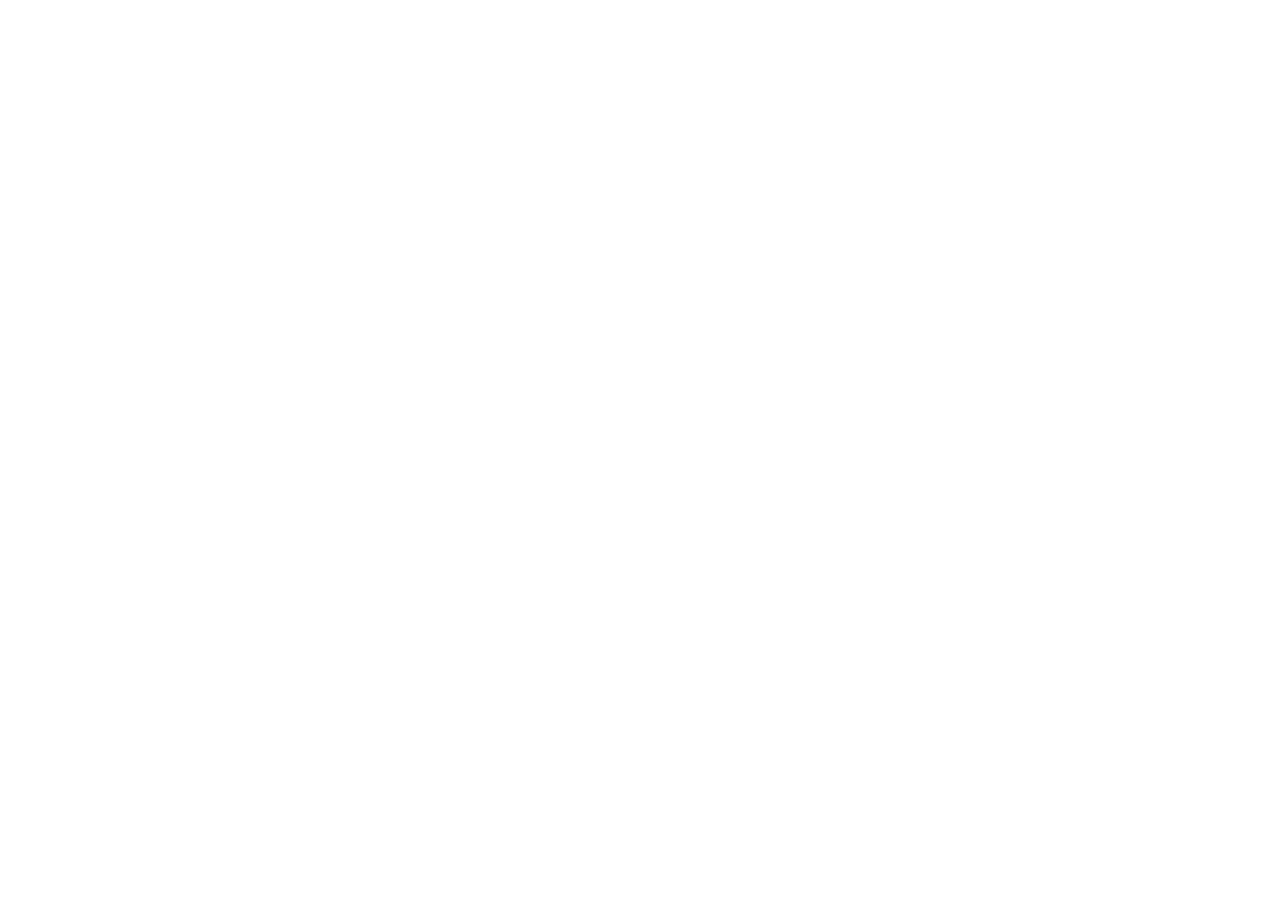
==== index.html @ 92a2ed3f "大事件后台管理系统起步" ====
<!DOCTYPE html>
<html lang="en">
<head>
    <meta charset="UTF-8">
    <meta name="viewport" content="width=device-width, initial-scale=1.0">
    <title>Document</title>
</head>
<body>
    
</body>
</html>
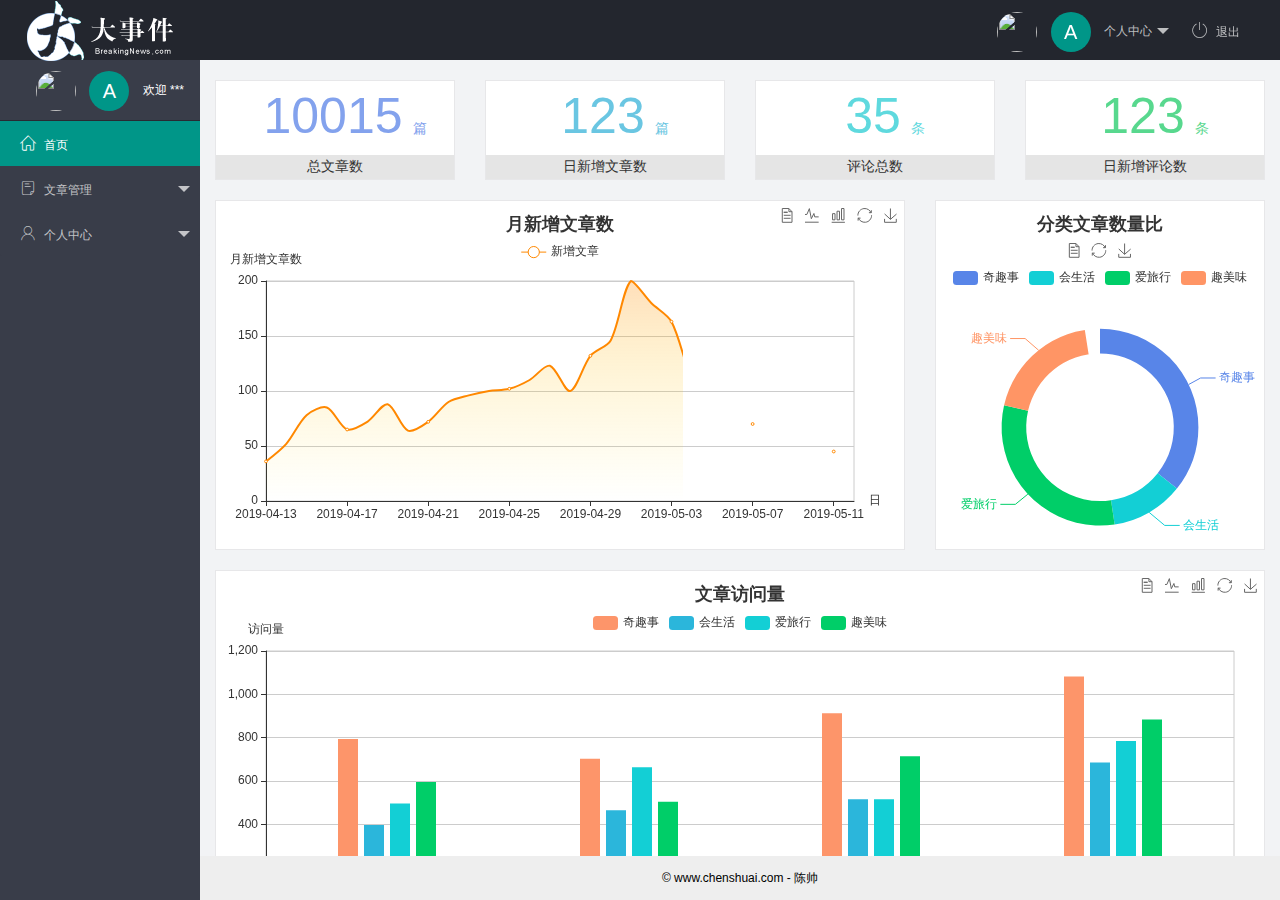
==== commit fb85bf8d: "完成了主页功能" ====
--- a/index.html
+++ b/index.html
@@ -3,9 +3,101 @@
 <head>
     <meta charset="UTF-8">
     <meta name="viewport" content="width=device-width, initial-scale=1.0">
-    <title>Document</title>
+    <title>后台管理系统</title>
+        <!-- 导入 layui 的样式表 -->
+        <link rel="stylesheet" href="/assets/lib/layui/css/layui.css" />
+        <!-- 导入第三方图标库 -->
+        <link rel="stylesheet" href="/assets/fonts/iconfont.css" />
+        <!-- 导入自己的样式表 -->
+        <link rel="stylesheet" href="/assets/css/index.css" />
 </head>
-<body>
-    
-</body>
+<body class="layui-layout-body">
+    <div class="layui-layout layui-layout-admin">
+      <div class="layui-header">
+        <div class="layui-logo">
+          <img src="/assets/images/logo.png" alt="" />
+        </div>
+        <!-- 头部区域（可配合layui已有的水平导航） -->
+        <ul class="layui-nav layui-layout-right">
+          <li class="layui-nav-item">
+            <a href="javascript:;" class="userinfo">
+              <img src="http://t.cn/RCzsdCq" class="layui-nav-img" />
+              <span class="text-avatar">A</span>
+              个人中心
+            </a>
+            <dl class="layui-nav-child">
+              <dd><a href="/user/user_info.html" target="fm">基本资料</a></dd>
+              <dd><a href="/user/user_avatar.html" target="fm">更换头像</a></dd>
+              <dd><a href="/user/user_pwd.html" target="fm">重置密码</a></dd>
+            </dl>
+          </li>
+          <li class="layui-nav-item">
+            <a href="javascript:;" id="btnLogout"><span class="iconfont icon-tuichu"></span>退出</a>
+          </li>
+        </ul>
+      </div>
+
+      <div class="layui-side layui-bg-black">
+        <div class="layui-side-scroll">
+          <div class="userinfo">
+            <img src="http://t.cn/RCzsdCq" class="layui-nav-img" />
+            <span class="text-avatar">A</span>
+            <span id="welcome">欢迎 ***</span>
+          </div>
+          <!-- 左侧导航区域（可配合layui已有的垂直导航） -->
+          <ul class="layui-nav layui-nav-tree" lay-shrink="all">
+            <li class="layui-nav-item layui-this">
+              <a href="/home/dashboard.html" target="fm"><span class="iconfont icon-home"></span>首页</a>
+            </li>
+            <li class="layui-nav-item">
+              <a class="" href="javascript:;"><span class="iconfont icon-16"></span>文章管理</a>
+              <dl class="layui-nav-child">
+                <dd>
+                  <a href="/article/art_cate.html" target="fm"><i class="layui-icon layui-icon-app"></i>文章类别</a>
+                </dd>
+                <dd>
+                  <a href="javascript:;"><i class="layui-icon layui-icon-app"></i>文章列表</a>
+                </dd>
+                <dd>
+                  <a href="javascript:;"><i class="layui-icon layui-icon-app"></i>发布文章</a>
+                </dd>
+              </dl>
+            </li>
+            <li class="layui-nav-item">
+              <a href="javascript:;"><span class="iconfont icon-user"></span>个人中心</a>
+              <dl class="layui-nav-child">
+                <dd>
+                  <a href="/user/user_info.html" target="fm"><i class="layui-icon layui-icon-app"></i>基本资料</a>
+                </dd>
+                <dd>
+                  <a href="/user/user_avatar.html" target="fm"><i class="layui-icon layui-icon-app"></i>更换头像</a>
+                </dd>
+                <dd>
+                  <a href="/user/user_pwd.html" target="fm"><i class="layui-icon layui-icon-app"></i>重置密码</a>
+                </dd>
+              </dl>
+            </li>
+          </ul>
+        </div>
+      </div>
+
+      <div class="layui-body">
+        <!-- 内容主体区域 -->
+        <iframe name="fm" src="/home/dashboard.html" frameborder="0"></iframe>
+      </div>
+
+      <div class="layui-footer">
+        <!-- 底部固定区域 -->
+        © www.chenshuai.com - 陈帅
+      </div>
+    </div>
+    <!-- 导入 layui 的JS文件 -->
+    <script src="/assets/lib/layui/layui.all.js"></script>
+    <!-- 导入 jQuery -->
+    <script src="/assets/lib/jquery.js"></script>
+    <!-- 导入自己封装的 baseAPI -->
+    <script src="/assets/js/baseAPI.js"></script>
+    <!-- 导入自己的 js 文件 -->
+    <script src="/assets/js/index.js"></script>
+  </body>
 </html>--- a/assets/lib/layui/css/layui.css
+++ b/assets/lib/layui/css/layui.css
@@ -0,0 +1,2 @@
+/** layui-v2.5.5 MIT License By https://www.layui.com */
+ .layui-inline,img{display:inline-block;vertical-align:middle}h1,h2,h3,h4,h5,h6{font-weight:400}.layui-edge,.layui-header,.layui-inline,.layui-main{position:relative}.layui-body,.layui-edge,.layui-elip{overflow:hidden}.layui-btn,.layui-edge,.layui-inline,img{vertical-align:middle}.layui-btn,.layui-disabled,.layui-icon,.layui-unselect{-moz-user-select:none;-webkit-user-select:none;-ms-user-select:none}.layui-elip,.layui-form-checkbox span,.layui-form-pane .layui-form-label{text-overflow:ellipsis;white-space:nowrap}.layui-breadcrumb,.layui-tree-btnGroup{visibility:hidden}blockquote,body,button,dd,div,dl,dt,form,h1,h2,h3,h4,h5,h6,input,li,ol,p,pre,td,textarea,th,ul{margin:0;padding:0;-webkit-tap-highlight-color:rgba(0,0,0,0)}a:active,a:hover{outline:0}img{border:none}li{list-style:none}table{border-collapse:collapse;border-spacing:0}h4,h5,h6{font-size:100%}button,input,optgroup,option,select,textarea{font-family:inherit;font-size:inherit;font-style:inherit;font-weight:inherit;outline:0}pre{white-space:pre-wrap;white-space:-moz-pre-wrap;white-space:-pre-wrap;white-space:-o-pre-wrap;word-wrap:break-word}body{line-height:24px;font:14px Helvetica Neue,Helvetica,PingFang SC,Tahoma,Arial,sans-serif}hr{height:1px;margin:10px 0;border:0;clear:both}a{color:#333;text-decoration:none}a:hover{color:#777}a cite{font-style:normal;*cursor:pointer}.layui-border-box,.layui-border-box *{box-sizing:border-box}.layui-box,.layui-box *{box-sizing:content-box}.layui-clear{clear:both;*zoom:1}.layui-clear:after{content:'\20';clear:both;*zoom:1;display:block;height:0}.layui-inline{*display:inline;*zoom:1}.layui-edge{display:inline-block;width:0;height:0;border-width:6px;border-style:dashed;border-color:transparent}.layui-edge-top{top:-4px;border-bottom-color:#999;border-bottom-style:solid}.layui-edge-right{border-left-color:#999;border-left-style:solid}.layui-edge-bottom{top:2px;border-top-color:#999;border-top-style:solid}.layui-edge-left{border-right-color:#999;border-right-style:solid}.layui-disabled,.layui-disabled:hover{color:#d2d2d2!important;cursor:not-allowed!important}.layui-circle{border-radius:100%}.layui-show{display:block!important}.layui-hide{display:none!important}@font-face{font-family:layui-icon;src:url(../font/iconfont.eot?v=250);src:url(../font/iconfont.eot?v=250#iefix) format('embedded-opentype'),url(../font/iconfont.woff2?v=250) format('woff2'),url(../font/iconfont.woff?v=250) format('woff'),url(../font/iconfont.ttf?v=250) format('truetype'),url(../font/iconfont.svg?v=250#layui-icon) format('svg')}.layui-icon{font-family:layui-icon!important;font-size:16px;font-style:normal;-webkit-font-smoothing:antialiased;-moz-osx-font-smoothing:grayscale}.layui-icon-reply-fill:before{content:"\e611"}.layui-icon-set-fill:before{content:"\e614"}.layui-icon-menu-fill:before{content:"\e60f"}.layui-icon-search:before{content:"\e615"}.layui-icon-share:before{content:"\e641"}.layui-icon-set-sm:before{content:"\e620"}.layui-icon-engine:before{content:"\e628"}.layui-icon-close:before{content:"\1006"}.layui-icon-close-fill:before{content:"\1007"}.layui-icon-chart-screen:before{content:"\e629"}.layui-icon-star:before{content:"\e600"}.layui-icon-circle-dot:before{content:"\e617"}.layui-icon-chat:before{content:"\e606"}.layui-icon-release:before{content:"\e609"}.layui-icon-list:before{content:"\e60a"}.layui-icon-chart:before{content:"\e62c"}.layui-icon-ok-circle:before{content:"\1005"}.layui-icon-layim-theme:before{content:"\e61b"}.layui-icon-table:before{content:"\e62d"}.layui-icon-right:before{content:"\e602"}.layui-icon-left:before{content:"\e603"}.layui-icon-cart-simple:before{content:"\e698"}.layui-icon-face-cry:before{content:"\e69c"}.layui-icon-face-smile:before{content:"\e6af"}.layui-icon-survey:before{content:"\e6b2"}.layui-icon-tree:before{content:"\e62e"}.layui-icon-upload-circle:before{content:"\e62f"}.layui-icon-add-circle:before{content:"\e61f"}.layui-icon-download-circle:before{content:"\e601"}.layui-icon-templeate-1:before{content:"\e630"}.layui-icon-util:before{content:"\e631"}.layui-icon-face-surprised:before{content:"\e664"}.layui-icon-edit:before{content:"\e642"}.layui-icon-speaker:before{content:"\e645"}.layui-icon-down:before{content:"\e61a"}.layui-icon-file:before{content:"\e621"}.layui-icon-layouts:before{content:"\e632"}.layui-icon-rate-half:before{content:"\e6c9"}.layui-icon-add-circle-fine:before{content:"\e608"}.layui-icon-prev-circle:before{content:"\e633"}.layui-icon-read:before{content:"\e705"}.layui-icon-404:before{content:"\e61c"}.layui-icon-carousel:before{content:"\e634"}.layui-icon-help:before{content:"\e607"}.layui-icon-code-circle:before{content:"\e635"}.layui-icon-water:before{content:"\e636"}.layui-icon-username:before{content:"\e66f"}.layui-icon-find-fill:before{content:"\e670"}.layui-icon-about:before{content:"\e60b"}.layui-icon-location:before{content:"\e715"}.layui-icon-up:before{content:"\e619"}.layui-icon-pause:before{content:"\e651"}.layui-icon-date:before{content:"\e637"}.layui-icon-layim-uploadfile:before{content:"\e61d"}.layui-icon-delete:before{content:"\e640"}.layui-icon-play:before{content:"\e652"}.layui-icon-top:before{content:"\e604"}.layui-icon-friends:before{content:"\e612"}.layui-icon-refresh-3:before{content:"\e9aa"}.layui-icon-ok:before{content:"\e605"}.layui-icon-layer:before{content:"\e638"}.layui-icon-face-smile-fine:before{content:"\e60c"}.layui-icon-dollar:before{content:"\e659"}.layui-icon-group:before{content:"\e613"}.layui-icon-layim-download:before{content:"\e61e"}.layui-icon-picture-fine:before{content:"\e60d"}.layui-icon-link:before{content:"\e64c"}.layui-icon-diamond:before{content:"\e735"}.layui-icon-log:before{content:"\e60e"}.layui-icon-rate-solid:before{content:"\e67a"}.layui-icon-fonts-del:before{content:"\e64f"}.layui-icon-unlink:before{content:"\e64d"}.layui-icon-fonts-clear:before{content:"\e639"}.layui-icon-triangle-r:before{content:"\e623"}.layui-icon-circle:before{content:"\e63f"}.layui-icon-radio:before{content:"\e643"}.layui-icon-align-center:before{content:"\e647"}.layui-icon-align-right:before{content:"\e648"}.layui-icon-align-left:before{content:"\e649"}.layui-icon-loading-1:before{content:"\e63e"}.layui-icon-return:before{content:"\e65c"}.layui-icon-fonts-strong:before{content:"\e62b"}.layui-icon-upload:before{content:"\e67c"}.layui-icon-dialogue:before{content:"\e63a"}.layui-icon-video:before{content:"\e6ed"}.layui-icon-headset:before{content:"\e6fc"}.layui-icon-cellphone-fine:before{content:"\e63b"}.layui-icon-add-1:before{content:"\e654"}.layui-icon-face-smile-b:before{content:"\e650"}.layui-icon-fonts-html:before{content:"\e64b"}.layui-icon-form:before{content:"\e63c"}.layui-icon-cart:before{content:"\e657"}.layui-icon-camera-fill:before{content:"\e65d"}.layui-icon-tabs:before{content:"\e62a"}.layui-icon-fonts-code:before{content:"\e64e"}.layui-icon-fire:before{content:"\e756"}.layui-icon-set:before{content:"\e716"}.layui-icon-fonts-u:before{content:"\e646"}.layui-icon-triangle-d:before{content:"\e625"}.layui-icon-tips:before{content:"\e702"}.layui-icon-picture:before{content:"\e64a"}.layui-icon-more-vertical:before{content:"\e671"}.layui-icon-flag:before{content:"\e66c"}.layui-icon-loading:before{content:"\e63d"}.layui-icon-fonts-i:before{content:"\e644"}.layui-icon-refresh-1:before{content:"\e666"}.layui-icon-rmb:before{content:"\e65e"}.layui-icon-home:before{content:"\e68e"}.layui-icon-user:before{content:"\e770"}.layui-icon-notice:before{content:"\e667"}.layui-icon-login-weibo:before{content:"\e675"}.layui-icon-voice:before{content:"\e688"}.layui-icon-upload-drag:before{content:"\e681"}.layui-icon-login-qq:before{content:"\e676"}.layui-icon-snowflake:before{content:"\e6b1"}.layui-icon-file-b:before{content:"\e655"}.layui-icon-template:before{content:"\e663"}.layui-icon-auz:before{content:"\e672"}.layui-icon-console:before{content:"\e665"}.layui-icon-app:before{content:"\e653"}.layui-icon-prev:before{content:"\e65a"}.layui-icon-website:before{content:"\e7ae"}.layui-icon-next:before{content:"\e65b"}.layui-icon-component:before{content:"\e857"}.layui-icon-more:before{content:"\e65f"}.layui-icon-login-wechat:before{content:"\e677"}.layui-icon-shrink-right:before{content:"\e668"}.layui-icon-spread-left:before{content:"\e66b"}.layui-icon-camera:before{content:"\e660"}.layui-icon-note:before{content:"\e66e"}.layui-icon-refresh:before{content:"\e669"}.layui-icon-female:before{content:"\e661"}.layui-icon-male:before{content:"\e662"}.layui-icon-password:before{content:"\e673"}.layui-icon-senior:before{content:"\e674"}.layui-icon-theme:before{content:"\e66a"}.layui-icon-tread:before{content:"\e6c5"}.layui-icon-praise:before{content:"\e6c6"}.layui-icon-star-fill:before{content:"\e658"}.layui-icon-rate:before{content:"\e67b"}.layui-icon-template-1:before{content:"\e656"}.layui-icon-vercode:before{content:"\e679"}.layui-icon-cellphone:before{content:"\e678"}.layui-icon-screen-full:before{content:"\e622"}.layui-icon-screen-restore:before{content:"\e758"}.layui-icon-cols:before{content:"\e610"}.layui-icon-export:before{content:"\e67d"}.layui-icon-print:before{content:"\e66d"}.layui-icon-slider:before{content:"\e714"}.layui-icon-addition:before{content:"\e624"}.layui-icon-subtraction:before{content:"\e67e"}.layui-icon-service:before{content:"\e626"}.layui-icon-transfer:before{content:"\e691"}.layui-main{width:1140px;margin:0 auto}.layui-header{z-index:1000;height:60px}.layui-header a:hover{transition:all .5s;-webkit-transition:all .5s}.layui-side{position:fixed;left:0;top:0;bottom:0;z-index:999;width:200px;overflow-x:hidden}.layui-side-scroll{position:relative;width:220px;height:100%;overflow-x:hidden}.layui-body{position:absolute;left:200px;right:0;top:0;bottom:0;z-index:998;width:auto;overflow-y:auto;box-sizing:border-box}.layui-layout-body{overflow:hidden}.layui-layout-admin .layui-header{background-color:#23262E}.layui-layout-admin .layui-side{top:60px;width:200px;overflow-x:hidden}.layui-layout-admin .layui-body{position:fixed;top:60px;bottom:44px}.layui-layout-admin .layui-main{width:auto;margin:0 15px}.layui-layout-admin .layui-footer{position:fixed;left:200px;right:0;bottom:0;height:44px;line-height:44px;padding:0 15px;background-color:#eee}.layui-layout-admin .layui-logo{position:absolute;left:0;top:0;width:200px;height:100%;line-height:60px;text-align:center;color:#009688;font-size:16px}.layui-layout-admin .layui-header .layui-nav{background:0 0}.layui-layout-left{position:absolute!important;left:200px;top:0}.layui-layout-right{position:absolute!important;right:0;top:0}.layui-container{position:relative;margin:0 auto;padding:0 15px;box-sizing:border-box}.layui-fluid{position:relative;margin:0 auto;padding:0 15px}.layui-row:after,.layui-row:before{content:'';display:block;clear:both}.layui-col-lg1,.layui-col-lg10,.layui-col-lg11,.layui-col-lg12,.layui-col-lg2,.layui-col-lg3,.layui-col-lg4,.layui-col-lg5,.layui-col-lg6,.layui-col-lg7,.layui-col-lg8,.layui-col-lg9,.layui-col-md1,.layui-col-md10,.layui-col-md11,.layui-col-md12,.layui-col-md2,.layui-col-md3,.layui-col-md4,.layui-col-md5,.layui-col-md6,.layui-col-md7,.layui-col-md8,.layui-col-md9,.layui-col-sm1,.layui-col-sm10,.layui-col-sm11,.layui-col-sm12,.layui-col-sm2,.layui-col-sm3,.layui-col-sm4,.layui-col-sm5,.layui-col-sm6,.layui-col-sm7,.layui-col-sm8,.layui-col-sm9,.layui-col-xs1,.layui-col-xs10,.layui-col-xs11,.layui-col-xs12,.layui-col-xs2,.layui-col-xs3,.layui-col-xs4,.layui-col-xs5,.layui-col-xs6,.layui-col-xs7,.layui-col-xs8,.layui-col-xs9{position:relative;display:block;box-sizing:border-box}.layui-col-xs1,.layui-col-xs10,.layui-col-xs11,.layui-col-xs12,.layui-col-xs2,.layui-col-xs3,.layui-col-xs4,.layui-col-xs5,.layui-col-xs6,.layui-col-xs7,.layui-col-xs8,.layui-col-xs9{float:left}.layui-col-xs1{width:8.33333333%}.layui-col-xs2{width:16.66666667%}.layui-col-xs3{width:25%}.layui-col-xs4{width:33.33333333%}.layui-col-xs5{width:41.66666667%}.layui-col-xs6{width:50%}.layui-col-xs7{width:58.33333333%}.layui-col-xs8{width:66.66666667%}.layui-col-xs9{width:75%}.layui-col-xs10{width:83.33333333%}.layui-col-xs11{width:91.66666667%}.layui-col-xs12{width:100%}.layui-col-xs-offset1{margin-left:8.33333333%}.layui-col-xs-offset2{margin-left:16.66666667%}.layui-col-xs-offset3{margin-left:25%}.layui-col-xs-offset4{margin-left:33.33333333%}.layui-col-xs-offset5{margin-left:41.66666667%}.layui-col-xs-offset6{margin-left:50%}.layui-col-xs-offset7{margin-left:58.33333333%}.layui-col-xs-offset8{margin-left:66.66666667%}.layui-col-xs-offset9{margin-left:75%}.layui-col-xs-offset10{margin-left:83.33333333%}.layui-col-xs-offset11{margin-left:91.66666667%}.layui-col-xs-offset12{margin-left:100%}@media screen and (max-width:768px){.layui-hide-xs{display:none!important}.layui-show-xs-block{display:block!important}.layui-show-xs-inline{display:inline!important}.layui-show-xs-inline-block{display:inline-block!important}}@media screen and (min-width:768px){.layui-container{width:750px}.layui-hide-sm{display:none!important}.layui-show-sm-block{display:block!important}.layui-show-sm-inline{display:inline!important}.layui-show-sm-inline-block{display:inline-block!important}.layui-col-sm1,.layui-col-sm10,.layui-col-sm11,.layui-col-sm12,.layui-col-sm2,.layui-col-sm3,.layui-col-sm4,.layui-col-sm5,.layui-col-sm6,.layui-col-sm7,.layui-col-sm8,.layui-col-sm9{float:left}.layui-col-sm1{width:8.33333333%}.layui-col-sm2{width:16.66666667%}.layui-col-sm3{width:25%}.layui-col-sm4{width:33.33333333%}.layui-col-sm5{width:41.66666667%}.layui-col-sm6{width:50%}.layui-col-sm7{width:58.33333333%}.layui-col-sm8{width:66.66666667%}.layui-col-sm9{width:75%}.layui-col-sm10{width:83.33333333%}.layui-col-sm11{width:91.66666667%}.layui-col-sm12{width:100%}.layui-col-sm-offset1{margin-left:8.33333333%}.layui-col-sm-offset2{margin-left:16.66666667%}.layui-col-sm-offset3{margin-left:25%}.layui-col-sm-offset4{margin-left:33.33333333%}.layui-col-sm-offset5{margin-left:41.66666667%}.layui-col-sm-offset6{margin-left:50%}.layui-col-sm-offset7{margin-left:58.33333333%}.layui-col-sm-offset8{margin-left:66.66666667%}.layui-col-sm-offset9{margin-left:75%}.layui-col-sm-offset10{margin-left:83.33333333%}.layui-col-sm-offset11{margin-left:91.66666667%}.layui-col-sm-offset12{margin-left:100%}}@media screen and (min-width:992px){.layui-container{width:970px}.layui-hide-md{display:none!important}.layui-show-md-block{display:block!important}.layui-show-md-inline{display:inline!important}.layui-show-md-inline-block{display:inline-block!important}.layui-col-md1,.layui-col-md10,.layui-col-md11,.layui-col-md12,.layui-col-md2,.layui-col-md3,.layui-col-md4,.layui-col-md5,.layui-col-md6,.layui-col-md7,.layui-col-md8,.layui-col-md9{float:left}.layui-col-md1{width:8.33333333%}.layui-col-md2{width:16.66666667%}.layui-col-md3{width:25%}.layui-col-md4{width:33.33333333%}.layui-col-md5{width:41.66666667%}.layui-col-md6{width:50%}.layui-col-md7{width:58.33333333%}.layui-col-md8{width:66.66666667%}.layui-col-md9{width:75%}.layui-col-md10{width:83.33333333%}.layui-col-md11{width:91.66666667%}.layui-col-md12{width:100%}.layui-col-md-offset1{margin-left:8.33333333%}.layui-col-md-offset2{margin-left:16.66666667%}.layui-col-md-offset3{margin-left:25%}.layui-col-md-offset4{margin-left:33.33333333%}.layui-col-md-offset5{margin-left:41.66666667%}.layui-col-md-offset6{margin-left:50%}.layui-col-md-offset7{margin-left:58.33333333%}.layui-col-md-offset8{margin-left:66.66666667%}.layui-col-md-offset9{margin-left:75%}.layui-col-md-offset10{margin-left:83.33333333%}.layui-col-md-offset11{margin-left:91.66666667%}.layui-col-md-offset12{margin-left:100%}}@media screen and (min-width:1200px){.layui-container{width:1170px}.layui-hide-lg{display:none!important}.layui-show-lg-block{display:block!important}.layui-show-lg-inline{display:inline!important}.layui-show-lg-inline-block{display:inline-block!important}.layui-col-lg1,.layui-col-lg10,.layui-col-lg11,.layui-col-lg12,.layui-col-lg2,.layui-col-lg3,.layui-col-lg4,.layui-col-lg5,.layui-col-lg6,.layui-col-lg7,.layui-col-lg8,.layui-col-lg9{float:left}.layui-col-lg1{width:8.33333333%}.layui-col-lg2{width:16.66666667%}.layui-col-lg3{width:25%}.layui-col-lg4{width:33.33333333%}.layui-col-lg5{width:41.66666667%}.layui-col-lg6{width:50%}.layui-col-lg7{width:58.33333333%}.layui-col-lg8{width:66.66666667%}.layui-col-lg9{width:75%}.layui-col-lg10{width:83.33333333%}.layui-col-lg11{width:91.66666667%}.layui-col-lg12{width:100%}.layui-col-lg-offset1{margin-left:8.33333333%}.layui-col-lg-offset2{margin-left:16.66666667%}.layui-col-lg-offset3{margin-left:25%}.layui-col-lg-offset4{margin-left:33.33333333%}.layui-col-lg-offset5{margin-left:41.66666667%}.layui-col-lg-offset6{margin-left:50%}.layui-col-lg-offset7{margin-left:58.33333333%}.layui-col-lg-offset8{margin-left:66.66666667%}.layui-col-lg-offset9{margin-left:75%}.layui-col-lg-offset10{margin-left:83.33333333%}.layui-col-lg-offset11{margin-left:91.66666667%}.layui-col-lg-offset12{margin-left:100%}}.layui-col-space1{margin:-.5px}.layui-col-space1>*{padding:.5px}.layui-col-space3{margin:-1.5px}.layui-col-space3>*{padding:1.5px}.layui-col-space5{margin:-2.5px}.layui-col-space5>*{padding:2.5px}.layui-col-space8{margin:-3.5px}.layui-col-space8>*{padding:3.5px}.layui-col-space10{margin:-5px}.layui-col-space10>*{padding:5px}.layui-col-space12{margin:-6px}.layui-col-space12>*{padding:6px}.layui-col-space15{margin:-7.5px}.layui-col-space15>*{padding:7.5px}.layui-col-space18{margin:-9px}.layui-col-space18>*{padding:9px}.layui-col-space20{margin:-10px}.layui-col-space20>*{padding:10px}.layui-col-space22{margin:-11px}.layui-col-space22>*{padding:11px}.layui-col-space25{margin:-12.5px}.layui-col-space25>*{padding:12.5px}.layui-col-space30{margin:-15px}.layui-col-space30>*{padding:15px}.layui-btn,.layui-input,.layui-select,.layui-textarea,.layui-upload-button{outline:0;-webkit-appearance:none;transition:all .3s;-webkit-transition:all .3s;box-sizing:border-box}.layui-elem-quote{margin-bottom:10px;padding:15px;line-height:22px;border-left:5px solid #009688;border-radius:0 2px 2px 0;background-color:#f2f2f2}.layui-quote-nm{border-style:solid;border-width:1px 1px 1px 5px;background:0 0}.layui-elem-field{margin-bottom:10px;padding:0;border-width:1px;border-style:solid}.layui-elem-field legend{margin-left:20px;padding:0 10px;font-size:20px;font-weight:300}.layui-field-title{margin:10px 0 20px;border-width:1px 0 0}.layui-field-box{padding:10px 15px}.layui-field-title .layui-field-box{padding:10px 0}.layui-progress{position:relative;height:6px;border-radius:20px;background-color:#e2e2e2}.layui-progress-bar{position:absolute;left:0;top:0;width:0;max-width:100%;height:6px;border-radius:20px;text-align:right;background-color:#5FB878;transition:all .3s;-webkit-transition:all .3s}.layui-progress-big,.layui-progress-big .layui-progress-bar{height:18px;line-height:18px}.layui-progress-text{position:relative;top:-20px;line-height:18px;font-size:12px;color:#666}.layui-progress-big .layui-progress-text{position:static;padding:0 10px;color:#fff}.layui-collapse{border-width:1px;border-style:solid;border-radius:2px}.layui-colla-content,.layui-colla-item{border-top-width:1px;border-top-style:solid}.layui-colla-item:first-child{border-top:none}.layui-colla-title{position:relative;height:42px;line-height:42px;padding:0 15px 0 35px;color:#333;background-color:#f2f2f2;cursor:pointer;font-size:14px;overflow:hidden}.layui-colla-content{display:none;padding:10px 15px;line-height:22px;color:#666}.layui-colla-icon{position:absolute;left:15px;top:0;font-size:14px}.layui-card{margin-bottom:15px;border-radius:2px;background-color:#fff;box-shadow:0 1px 2px 0 rgba(0,0,0,.05)}.layui-card:last-child{margin-bottom:0}.layui-card-header{position:relative;height:42px;line-height:42px;padding:0 15px;border-bottom:1px solid #f6f6f6;color:#333;border-radius:2px 2px 0 0;font-size:14px}.layui-bg-black,.layui-bg-blue,.layui-bg-cyan,.layui-bg-green,.layui-bg-orange,.layui-bg-red{color:#fff!important}.layui-card-body{position:relative;padding:10px 15px;line-height:24px}.layui-card-body[pad15]{padding:15px}.layui-card-body[pad20]{padding:20px}.layui-card-body .layui-table{margin:5px 0}.layui-card .layui-tab{margin:0}.layui-panel-window{position:relative;padding:15px;border-radius:0;border-top:5px solid #E6E6E6;background-color:#fff}.layui-auxiliar-moving{position:fixed;left:0;right:0;top:0;bottom:0;width:100%;height:100%;background:0 0;z-index:9999999999}.layui-form-label,.layui-form-mid,.layui-form-select,.layui-input-block,.layui-input-inline,.layui-textarea{position:relative}.layui-bg-red{background-color:#FF5722!important}.layui-bg-orange{background-color:#FFB800!important}.layui-bg-green{background-color:#009688!important}.layui-bg-cyan{background-color:#2F4056!important}.layui-bg-blue{background-color:#1E9FFF!important}.layui-bg-black{background-color:#393D49!important}.layui-bg-gray{background-color:#eee!important;color:#666!important}.layui-badge-rim,.layui-colla-content,.layui-colla-item,.layui-collapse,.layui-elem-field,.layui-form-pane .layui-form-item[pane],.layui-form-pane .layui-form-label,.layui-input,.layui-layedit,.layui-layedit-tool,.layui-quote-nm,.layui-select,.layui-tab-bar,.layui-tab-card,.layui-tab-title,.layui-tab-title .layui-this:after,.layui-textarea{border-color:#e6e6e6}.layui-timeline-item:before,hr{background-color:#e6e6e6}.layui-text{line-height:22px;font-size:14px;color:#666}.layui-text h1,.layui-text h2,.layui-text h3{font-weight:500;color:#333}.layui-text h1{font-size:30px}.layui-text h2{font-size:24px}.layui-text h3{font-size:18px}.layui-text a:not(.layui-btn){color:#01AAED}.layui-text a:not(.layui-btn):hover{text-decoration:underline}.layui-text ul{padding:5px 0 5px 15px}.layui-text ul li{margin-top:5px;list-style-type:disc}.layui-text em,.layui-word-aux{color:#999!important;padding:0 5px!important}.layui-btn{display:inline-block;height:38px;line-height:38px;padding:0 18px;background-color:#009688;color:#fff;white-space:nowrap;text-align:center;font-size:14px;border:none;border-radius:2px;cursor:pointer}.layui-btn:hover{opacity:.8;filter:alpha(opacity=80);color:#fff}.layui-btn:active{opacity:1;filter:alpha(opacity=100)}.layui-btn+.layui-btn{margin-left:10px}.layui-btn-container{font-size:0}.layui-btn-container .layui-btn{margin-right:10px;margin-bottom:10px}.layui-btn-container .layui-btn+.layui-btn{margin-left:0}.layui-table .layui-btn-container .layui-btn{margin-bottom:9px}.layui-btn-radius{border-radius:100px}.layui-btn .layui-icon{margin-right:3px;font-size:18px;vertical-align:bottom;vertical-align:middle\9}.layui-btn-primary{border:1px solid #C9C9C9;background-color:#fff;color:#555}.layui-btn-primary:hover{border-color:#009688;color:#333}.layui-btn-normal{background-color:#1E9FFF}.layui-btn-warm{background-color:#FFB800}.layui-btn-danger{background-color:#FF5722}.layui-btn-checked{background-color:#5FB878}.layui-btn-disabled,.layui-btn-disabled:active,.layui-btn-disabled:hover{border:1px solid #e6e6e6;background-color:#FBFBFB;color:#C9C9C9;cursor:not-allowed;opacity:1}.layui-btn-lg{height:44px;line-height:44px;padding:0 25px;font-size:16px}.layui-btn-sm{height:30px;line-height:30px;padding:0 10px;font-size:12px}.layui-btn-sm i{font-size:16px!important}.layui-btn-xs{height:22px;line-height:22px;padding:0 5px;font-size:12px}.layui-btn-xs i{font-size:14px!important}.layui-btn-group{display:inline-block;vertical-align:middle;font-size:0}.layui-btn-group .layui-btn{margin-left:0!important;margin-right:0!important;border-left:1px solid rgba(255,255,255,.5);border-radius:0}.layui-btn-group .layui-btn-primary{border-left:none}.layui-btn-group .layui-btn-primary:hover{border-color:#C9C9C9;color:#009688}.layui-btn-group .layui-btn:first-child{border-left:none;border-radius:2px 0 0 2px}.layui-btn-group .layui-btn-primary:first-child{border-left:1px solid #c9c9c9}.layui-btn-group .layui-btn:last-child{border-radius:0 2px 2px 0}.layui-btn-group .layui-btn+.layui-btn{margin-left:0}.layui-btn-group+.layui-btn-group{margin-left:10px}.layui-btn-fluid{width:100%}.layui-input,.layui-select,.layui-textarea{height:38px;line-height:1.3;line-height:38px\9;border-width:1px;border-style:solid;background-color:#fff;border-radius:2px}.layui-input::-webkit-input-placeholder,.layui-select::-webkit-input-placeholder,.layui-textarea::-webkit-input-placeholder{line-height:1.3}.layui-input,.layui-textarea{display:block;width:100%;padding-left:10px}.layui-input:hover,.layui-textarea:hover{border-color:#D2D2D2!important}.layui-input:focus,.layui-textarea:focus{border-color:#C9C9C9!important}.layui-textarea{min-height:100px;height:auto;line-height:20px;padding:6px 10px;resize:vertical}.layui-select{padding:0 10px}.layui-form input[type=checkbox],.layui-form input[type=radio],.layui-form select{display:none}.layui-form [lay-ignore]{display:initial}.layui-form-item{margin-bottom:15px;clear:both;*zoom:1}.layui-form-item:after{content:'\20';clear:both;*zoom:1;display:block;height:0}.layui-form-label{float:left;display:block;padding:9px 15px;width:80px;font-weight:400;line-height:20px;text-align:right}.layui-form-label-col{display:block;float:none;padding:9px 0;line-height:20px;text-align:left}.layui-form-item .layui-inline{margin-bottom:5px;margin-right:10px}.layui-input-block{margin-left:110px;min-height:36px}.layui-input-inline{display:inline-block;vertical-align:middle}.layui-form-item .layui-input-inline{float:left;width:190px;margin-right:10px}.layui-form-text .layui-input-inline{width:auto}.layui-form-mid{float:left;display:block;padding:9px 0!important;line-height:20px;margin-right:10px}.layui-form-danger+.layui-form-select .layui-input,.layui-form-danger:focus{border-color:#FF5722!important}.layui-form-select .layui-input{padding-right:30px;cursor:pointer}.layui-form-select .layui-edge{position:absolute;right:10px;top:50%;margin-top:-3px;cursor:pointer;border-width:6px;border-top-color:#c2c2c2;border-top-style:solid;transition:all .3s;-webkit-transition:all .3s}.layui-form-select dl{display:none;position:absolute;left:0;top:42px;padding:5px 0;z-index:899;min-width:100%;border:1px solid #d2d2d2;max-height:300px;overflow-y:auto;background-color:#fff;border-radius:2px;box-shadow:0 2px 4px rgba(0,0,0,.12);box-sizing:border-box}.layui-form-select dl dd,.layui-form-select dl dt{padding:0 10px;line-height:36px;white-space:nowrap;overflow:hidden;text-overflow:ellipsis}.layui-form-select dl dt{font-size:12px;color:#999}.layui-form-select dl dd{cursor:pointer}.layui-form-select dl dd:hover{background-color:#f2f2f2;-webkit-transition:.5s all;transition:.5s all}.layui-form-select .layui-select-group dd{padding-left:20px}.layui-form-select dl dd.layui-select-tips{padding-left:10px!important;color:#999}.layui-form-select dl dd.layui-this{background-color:#5FB878;color:#fff}.layui-form-checkbox,.layui-form-select dl dd.layui-disabled{background-color:#fff}.layui-form-selected dl{display:block}.layui-form-checkbox,.layui-form-checkbox *,.layui-form-switch{display:inline-block;vertical-align:middle}.layui-form-selected .layui-edge{margin-top:-9px;-webkit-transform:rotate(180deg);transform:rotate(180deg);margin-top:-3px\9}:root .layui-form-selected .layui-edge{margin-top:-9px\0/IE9}.layui-form-selectup dl{top:auto;bottom:42px}.layui-select-none{margin:5px 0;text-align:center;color:#999}.layui-select-disabled .layui-disabled{border-color:#eee!important}.layui-select-disabled .layui-edge{border-top-color:#d2d2d2}.layui-form-checkbox{position:relative;height:30px;line-height:30px;margin-right:10px;padding-right:30px;cursor:pointer;font-size:0;-webkit-transition:.1s linear;transition:.1s linear;box-sizing:border-box}.layui-form-checkbox span{padding:0 10px;height:100%;font-size:14px;border-radius:2px 0 0 2px;background-color:#d2d2d2;color:#fff;overflow:hidden}.layui-form-checkbox:hover span{background-color:#c2c2c2}.layui-form-checkbox i{position:absolute;right:0;top:0;width:30px;height:28px;border:1px solid #d2d2d2;border-left:none;border-radius:0 2px 2px 0;color:#fff;font-size:20px;text-align:center}.layui-form-checkbox:hover i{border-color:#c2c2c2;color:#c2c2c2}.layui-form-checked,.layui-form-checked:hover{border-color:#5FB878}.layui-form-checked span,.layui-form-checked:hover span{background-color:#5FB878}.layui-form-checked i,.layui-form-checked:hover i{color:#5FB878}.layui-form-item .layui-form-checkbox{margin-top:4px}.layui-form-checkbox[lay-skin=primary]{height:auto!important;line-height:normal!important;min-width:18px;min-height:18px;border:none!important;margin-right:0;padding-left:28px;padding-right:0;background:0 0}.layui-form-checkbox[lay-skin=primary] span{padding-left:0;padding-right:15px;line-height:18px;background:0 0;color:#666}.layui-form-checkbox[lay-skin=primary] i{right:auto;left:0;width:16px;height:16px;line-height:16px;border:1px solid #d2d2d2;font-size:12px;border-radius:2px;background-color:#fff;-webkit-transition:.1s linear;transition:.1s linear}.layui-form-checkbox[lay-skin=primary]:hover i{border-color:#5FB878;color:#fff}.layui-form-checked[lay-skin=primary] i{border-color:#5FB878!important;background-color:#5FB878;color:#fff}.layui-checkbox-disbaled[lay-skin=primary] span{background:0 0!important;color:#c2c2c2}.layui-checkbox-disbaled[lay-skin=primary]:hover i{border-color:#d2d2d2}.layui-form-item .layui-form-checkbox[lay-skin=primary]{margin-top:10px}.layui-form-switch{position:relative;height:22px;line-height:22px;min-width:35px;padding:0 5px;margin-top:8px;border:1px solid #d2d2d2;border-radius:20px;cursor:pointer;background-color:#fff;-webkit-transition:.1s linear;transition:.1s linear}.layui-form-switch i{position:absolute;left:5px;top:3px;width:16px;height:16px;border-radius:20px;background-color:#d2d2d2;-webkit-transition:.1s linear;transition:.1s linear}.layui-form-switch em{position:relative;top:0;width:25px;margin-left:21px;padding:0!important;text-align:center!important;color:#999!important;font-style:normal!important;font-size:12px}.layui-form-onswitch{border-color:#5FB878;background-color:#5FB878}.layui-checkbox-disbaled,.layui-checkbox-disbaled i{border-color:#e2e2e2!important}.layui-form-onswitch i{left:100%;margin-left:-21px;background-color:#fff}.layui-form-onswitch em{margin-left:5px;margin-right:21px;color:#fff!important}.layui-checkbox-disbaled span{background-color:#e2e2e2!important}.layui-checkbox-disbaled:hover i{color:#fff!important}[lay-radio]{display:none}.layui-form-radio,.layui-form-radio *{display:inline-block;vertical-align:middle}.layui-form-radio{line-height:28px;margin:6px 10px 0 0;padding-right:10px;cursor:pointer;font-size:0}.layui-form-radio *{font-size:14px}.layui-form-radio>i{margin-right:8px;font-size:22px;color:#c2c2c2}.layui-form-radio>i:hover,.layui-form-radioed>i{color:#5FB878}.layui-radio-disbaled>i{color:#e2e2e2!important}.layui-form-pane .layui-form-label{width:110px;padding:8px 15px;height:38px;line-height:20px;border-width:1px;border-style:solid;border-radius:2px 0 0 2px;text-align:center;background-color:#FBFBFB;overflow:hidden;box-sizing:border-box}.layui-form-pane .layui-input-inline{margin-left:-1px}.layui-form-pane .layui-input-block{margin-left:110px;left:-1px}.layui-form-pane .layui-input{border-radius:0 2px 2px 0}.layui-form-pane .layui-form-text .layui-form-label{float:none;width:100%;border-radius:2px;box-sizing:border-box;text-align:left}.layui-form-pane .layui-form-text .layui-input-inline{display:block;margin:0;top:-1px;clear:both}.layui-form-pane .layui-form-text .layui-input-block{margin:0;left:0;top:-1px}.layui-form-pane .layui-form-text .layui-textarea{min-height:100px;border-radius:0 0 2px 2px}.layui-form-pane .layui-form-checkbox{margin:4px 0 4px 10px}.layui-form-pane .layui-form-radio,.layui-form-pane .layui-form-switch{margin-top:6px;margin-left:10px}.layui-form-pane .layui-form-item[pane]{position:relative;border-width:1px;border-style:solid}.layui-form-pane .layui-form-item[pane] .layui-form-label{position:absolute;left:0;top:0;height:100%;border-width:0 1px 0 0}.layui-form-pane .layui-form-item[pane] .layui-input-inline{margin-left:110px}@media screen and (max-width:450px){.layui-form-item .layui-form-label{text-overflow:ellipsis;overflow:hidden;white-space:nowrap}.layui-form-item .layui-inline{display:block;margin-right:0;margin-bottom:20px;clear:both}.layui-form-item .layui-inline:after{content:'\20';clear:both;display:block;height:0}.layui-form-item .layui-input-inline{display:block;float:none;left:-3px;width:auto;margin:0 0 10px 112px}.layui-form-item .layui-input-inline+.layui-form-mid{margin-left:110px;top:-5px;padding:0}.layui-form-item .layui-form-checkbox{margin-right:5px;margin-bottom:5px}}.layui-layedit{border-width:1px;border-style:solid;border-radius:2px}.layui-layedit-tool{padding:3px 5px;border-bottom-width:1px;border-bottom-style:solid;font-size:0}.layedit-tool-fixed{position:fixed;top:0;border-top:1px solid #e2e2e2}.layui-layedit-tool .layedit-tool-mid,.layui-layedit-tool .layui-icon{display:inline-block;vertical-align:middle;text-align:center;font-size:14px}.layui-layedit-tool .layui-icon{position:relative;width:32px;height:30px;line-height:30px;margin:3px 5px;color:#777;cursor:pointer;border-radius:2px}.layui-layedit-tool .layui-icon:hover{color:#393D49}.layui-layedit-tool .layui-icon:active{color:#000}.layui-layedit-tool .layedit-tool-active{background-color:#e2e2e2;color:#000}.layui-layedit-tool .layui-disabled,.layui-layedit-tool .layui-disabled:hover{color:#d2d2d2;cursor:not-allowed}.layui-layedit-tool .layedit-tool-mid{width:1px;height:18px;margin:0 10px;background-color:#d2d2d2}.layedit-tool-html{width:50px!important;font-size:30px!important}.layedit-tool-b,.layedit-tool-code,.layedit-tool-help{font-size:16px!important}.layedit-tool-d,.layedit-tool-face,.layedit-tool-image,.layedit-tool-unlink{font-size:18px!important}.layedit-tool-image input{position:absolute;font-size:0;left:0;top:0;width:100%;height:100%;opacity:.01;filter:Alpha(opacity=1);cursor:pointer}.layui-layedit-iframe iframe{display:block;width:100%}#LAY_layedit_code{overflow:hidden}.layui-laypage{display:inline-block;*display:inline;*zoom:1;vertical-align:middle;margin:10px 0;font-size:0}.layui-laypage>a:first-child,.layui-laypage>a:first-child em{border-radius:2px 0 0 2px}.layui-laypage>a:last-child,.layui-laypage>a:last-child em{border-radius:0 2px 2px 0}.layui-laypage>:first-child{margin-left:0!important}.layui-laypage>:last-child{margin-right:0!important}.layui-laypage a,.layui-laypage button,.layui-laypage input,.layui-laypage select,.layui-laypage span{border:1px solid #e2e2e2}.layui-laypage a,.layui-laypage span{display:inline-block;*display:inline;*zoom:1;vertical-align:middle;padding:0 15px;height:28px;line-height:28px;margin:0 -1px 5px 0;background-color:#fff;color:#333;font-size:12px}.layui-flow-more a *,.layui-laypage input,.layui-table-view select[lay-ignore]{display:inline-block}.layui-laypage a:hover{color:#009688}.layui-laypage em{font-style:normal}.layui-laypage .layui-laypage-spr{color:#999;font-weight:700}.layui-laypage a{text-decoration:none}.layui-laypage .layui-laypage-curr{position:relative}.layui-laypage .layui-laypage-curr em{position:relative;color:#fff}.layui-laypage .layui-laypage-curr .layui-laypage-em{position:absolute;left:-1px;top:-1px;padding:1px;width:100%;height:100%;background-color:#009688}.layui-laypage-em{border-radius:2px}.layui-laypage-next em,.layui-laypage-prev em{font-family:Sim sun;font-size:16px}.layui-laypage .layui-laypage-count,.layui-laypage .layui-laypage-limits,.layui-laypage .layui-laypage-refresh,.layui-laypage .layui-laypage-skip{margin-left:10px;margin-right:10px;padding:0;border:none}.layui-laypage .layui-laypage-limits,.layui-laypage .layui-laypage-refresh{vertical-align:top}.layui-laypage .layui-laypage-refresh i{font-size:18px;cursor:pointer}.layui-laypage select{height:22px;padding:3px;border-radius:2px;cursor:pointer}.layui-laypage .layui-laypage-skip{height:30px;line-height:30px;color:#999}.layui-laypage button,.layui-laypage input{height:30px;line-height:30px;border-radius:2px;vertical-align:top;background-color:#fff;box-sizing:border-box}.layui-laypage input{width:40px;margin:0 10px;padding:0 3px;text-align:center}.layui-laypage input:focus,.layui-laypage select:focus{border-color:#009688!important}.layui-laypage button{margin-left:10px;padding:0 10px;cursor:pointer}.layui-table,.layui-table-view{margin:10px 0}.layui-flow-more{margin:10px 0;text-align:center;color:#999;font-size:14px}.layui-flow-more a{height:32px;line-height:32px}.layui-flow-more a *{vertical-align:top}.layui-flow-more a cite{padding:0 20px;border-radius:3px;background-color:#eee;color:#333;font-style:normal}.layui-flow-more a cite:hover{opacity:.8}.layui-flow-more a i{font-size:30px;color:#737383}.layui-table{width:100%;background-color:#fff;color:#666}.layui-table tr{transition:all .3s;-webkit-transition:all .3s}.layui-table th{text-align:left;font-weight:400}.layui-table tbody tr:hover,.layui-table thead tr,.layui-table-click,.layui-table-header,.layui-table-hover,.layui-table-mend,.layui-table-patch,.layui-table-tool,.layui-table-total,.layui-table-total tr,.layui-table[lay-even] tr:nth-child(even){background-color:#f2f2f2}.layui-table td,.layui-table th,.layui-table-col-set,.layui-table-fixed-r,.layui-table-grid-down,.layui-table-header,.layui-table-page,.layui-table-tips-main,.layui-table-tool,.layui-table-total,.layui-table-view,.layui-table[lay-skin=line],.layui-table[lay-skin=row]{border-width:1px;border-style:solid;border-color:#e6e6e6}.layui-table td,.layui-table th{position:relative;padding:9px 15px;min-height:20px;line-height:20px;font-size:14px}.layui-table[lay-skin=line] td,.layui-table[lay-skin=line] th{border-width:0 0 1px}.layui-table[lay-skin=row] td,.layui-table[lay-skin=row] th{border-width:0 1px 0 0}.layui-table[lay-skin=nob] td,.layui-table[lay-skin=nob] th{border:none}.layui-table img{max-width:100px}.layui-table[lay-size=lg] td,.layui-table[lay-size=lg] th{padding:15px 30px}.layui-table-view .layui-table[lay-size=lg] .layui-table-cell{height:40px;line-height:40px}.layui-table[lay-size=sm] td,.layui-table[lay-size=sm] th{font-size:12px;padding:5px 10px}.layui-table-view .layui-table[lay-size=sm] .layui-table-cell{height:20px;line-height:20px}.layui-table[lay-data]{display:none}.layui-table-box{position:relative;overflow:hidden}.layui-table-view .layui-table{position:relative;width:auto;margin:0}.layui-table-view .layui-table[lay-skin=line]{border-width:0 1px 0 0}.layui-table-view .layui-table[lay-skin=row]{border-width:0 0 1px}.layui-table-view .layui-table td,.layui-table-view .layui-table th{padding:5px 0;border-top:none;border-left:none}.layui-table-view .layui-table th.layui-unselect .layui-table-cell span{cursor:pointer}.layui-table-view .layui-table td{cursor:default}.layui-table-view .layui-table td[data-edit=text]{cursor:text}.layui-table-view .layui-form-checkbox[lay-skin=primary] i{width:18px;height:18px}.layui-table-view .layui-form-radio{line-height:0;padding:0}.layui-table-view .layui-form-radio>i{margin:0;font-size:20px}.layui-table-init{position:absolute;left:0;top:0;width:100%;height:100%;text-align:center;z-index:110}.layui-table-init .layui-icon{position:absolute;left:50%;top:50%;margin:-15px 0 0 -15px;font-size:30px;color:#c2c2c2}.layui-table-header{border-width:0 0 1px;overflow:hidden}.layui-table-header .layui-table{margin-bottom:-1px}.layui-table-tool .layui-inline[lay-event]{position:relative;width:26px;height:26px;padding:5px;line-height:16px;margin-right:10px;text-align:center;color:#333;border:1px solid #ccc;cursor:pointer;-webkit-transition:.5s all;transition:.5s all}.layui-table-tool .layui-inline[lay-event]:hover{border:1px solid #999}.layui-table-tool-temp{padding-right:120px}.layui-table-tool-self{position:absolute;right:17px;top:10px}.layui-table-tool .layui-table-tool-self .layui-inline[lay-event]{margin:0 0 0 10px}.layui-table-tool-panel{position:absolute;top:29px;left:-1px;padding:5px 0;min-width:150px;min-height:40px;border:1px solid #d2d2d2;text-align:left;overflow-y:auto;background-color:#fff;box-shadow:0 2px 4px rgba(0,0,0,.12)}.layui-table-cell,.layui-table-tool-panel li{overflow:hidden;text-overflow:ellipsis;white-space:nowrap}.layui-table-tool-panel li{padding:0 10px;line-height:30px;-webkit-transition:.5s all;transition:.5s all}.layui-table-tool-panel li .layui-form-checkbox[lay-skin=primary]{width:100%;padding-left:28px}.layui-table-tool-panel li:hover{background-color:#f2f2f2}.layui-table-tool-panel li .layui-form-checkbox[lay-skin=primary] i{position:absolute;left:0;top:0}.layui-table-tool-panel li .layui-form-checkbox[lay-skin=primary] span{padding:0}.layui-table-tool .layui-table-tool-self .layui-table-tool-panel{left:auto;right:-1px}.layui-table-col-set{position:absolute;right:0;top:0;width:20px;height:100%;border-width:0 0 0 1px;background-color:#fff}.layui-table-sort{width:10px;height:20px;margin-left:5px;cursor:pointer!important}.layui-table-sort .layui-edge{position:absolute;left:5px;border-width:5px}.layui-table-sort .layui-table-sort-asc{top:3px;border-top:none;border-bottom-style:solid;border-bottom-color:#b2b2b2}.layui-table-sort .layui-table-sort-asc:hover{border-bottom-color:#666}.layui-table-sort .layui-table-sort-desc{bottom:5px;border-bottom:none;border-top-style:solid;border-top-color:#b2b2b2}.layui-table-sort .layui-table-sort-desc:hover{border-top-color:#666}.layui-table-sort[lay-sort=asc] .layui-table-sort-asc{border-bottom-color:#000}.layui-table-sort[lay-sort=desc] .layui-table-sort-desc{border-top-color:#000}.layui-table-cell{height:28px;line-height:28px;padding:0 15px;position:relative;box-sizing:border-box}.layui-table-cell .layui-form-checkbox[lay-skin=primary]{top:-1px;padding:0}.layui-table-cell .layui-table-link{color:#01AAED}.laytable-cell-checkbox,.laytable-cell-numbers,.laytable-cell-radio,.laytable-cell-space{padding:0;text-align:center}.layui-table-body{position:relative;overflow:auto;margin-right:-1px;margin-bottom:-1px}.layui-table-body .layui-none{line-height:26px;padding:15px;text-align:center;color:#999}.layui-table-fixed{position:absolute;left:0;top:0;z-index:101}.layui-table-fixed .layui-table-body{overflow:hidden}.layui-table-fixed-l{box-shadow:0 -1px 8px rgba(0,0,0,.08)}.layui-table-fixed-r{left:auto;right:-1px;border-width:0 0 0 1px;box-shadow:-1px 0 8px rgba(0,0,0,.08)}.layui-table-fixed-r .layui-table-header{position:relative;overflow:visible}.layui-table-mend{position:absolute;right:-49px;top:0;height:100%;width:50px}.layui-table-tool{position:relative;z-index:890;width:100%;min-height:50px;line-height:30px;padding:10px 15px;border-width:0 0 1px}.layui-table-tool .layui-btn-container{margin-bottom:-10px}.layui-table-page,.layui-table-total{border-width:1px 0 0;margin-bottom:-1px;overflow:hidden}.layui-table-page{position:relative;width:100%;padding:7px 7px 0;height:41px;font-size:12px;white-space:nowrap}.layui-table-page>div{height:26px}.layui-table-page .layui-laypage{margin:0}.layui-table-page .layui-laypage a,.layui-table-page .layui-laypage span{height:26px;line-height:26px;margin-bottom:10px;border:none;background:0 0}.layui-table-page .layui-laypage a,.layui-table-page .layui-laypage span.layui-laypage-curr{padding:0 12px}.layui-table-page .layui-laypage span{margin-left:0;padding:0}.layui-table-page .layui-laypage .layui-laypage-prev{margin-left:-7px!important}.layui-table-page .layui-laypage .layui-laypage-curr .layui-laypage-em{left:0;top:0;padding:0}.layui-table-page .layui-laypage button,.layui-table-page .layui-laypage input{height:26px;line-height:26px}.layui-table-page .layui-laypage input{width:40px}.layui-table-page .layui-laypage button{padding:0 10px}.layui-table-page select{height:18px}.layui-table-patch .layui-table-cell{padding:0;width:30px}.layui-table-edit{position:absolute;left:0;top:0;width:100%;height:100%;padding:0 14px 1px;border-radius:0;box-shadow:1px 1px 20px rgba(0,0,0,.15)}.layui-table-edit:focus{border-color:#5FB878!important}select.layui-table-edit{padding:0 0 0 10px;border-color:#C9C9C9}.layui-table-view .layui-form-checkbox,.layui-table-view .layui-form-radio,.layui-table-view .layui-form-switch{top:0;margin:0;box-sizing:content-box}.layui-table-view .layui-form-checkbox{top:-1px;height:26px;line-height:26px}.layui-table-view .layui-form-checkbox i{height:26px}.layui-table-grid .layui-table-cell{overflow:visible}.layui-table-grid-down{position:absolute;top:0;right:0;width:26px;height:100%;padding:5px 0;border-width:0 0 0 1px;text-align:center;background-color:#fff;color:#999;cursor:pointer}.layui-table-grid-down .layui-icon{position:absolute;top:50%;left:50%;margin:-8px 0 0 -8px}.layui-table-grid-down:hover{background-color:#fbfbfb}body .layui-table-tips .layui-layer-content{background:0 0;padding:0;box-shadow:0 1px 6px rgba(0,0,0,.12)}.layui-table-tips-main{margin:-44px 0 0 -1px;max-height:150px;padding:8px 15px;font-size:14px;overflow-y:scroll;background-color:#fff;color:#666}.layui-table-tips-c{position:absolute;right:-3px;top:-13px;width:20px;height:20px;padding:3px;cursor:pointer;background-color:#666;border-radius:50%;color:#fff}.layui-table-tips-c:hover{background-color:#777}.layui-table-tips-c:before{position:relative;right:-2px}.layui-upload-file{display:none!important;opacity:.01;filter:Alpha(opacity=1)}.layui-upload-drag,.layui-upload-form,.layui-upload-wrap{display:inline-block}.layui-upload-list{margin:10px 0}.layui-upload-choose{padding:0 10px;color:#999}.layui-upload-drag{position:relative;padding:30px;border:1px dashed #e2e2e2;background-color:#fff;text-align:center;cursor:pointer;color:#999}.layui-upload-drag .layui-icon{font-size:50px;color:#009688}.layui-upload-drag[lay-over]{border-color:#009688}.layui-upload-iframe{position:absolute;width:0;height:0;border:0;visibility:hidden}.layui-upload-wrap{position:relative;vertical-align:middle}.layui-upload-wrap .layui-upload-file{display:block!important;position:absolute;left:0;top:0;z-index:10;font-size:100px;width:100%;height:100%;opacity:.01;filter:Alpha(opacity=1);cursor:pointer}.layui-transfer-active,.layui-transfer-box{display:inline-block;vertical-align:middle}.layui-transfer-box,.layui-transfer-header,.layui-transfer-search{border-width:0;border-style:solid;border-color:#e6e6e6}.layui-transfer-box{position:relative;border-width:1px;width:200px;height:360px;border-radius:2px;background-color:#fff}.layui-transfer-box .layui-form-checkbox{width:100%;margin:0!important}.layui-transfer-header{height:38px;line-height:38px;padding:0 10px;border-bottom-width:1px}.layui-transfer-search{position:relative;padding:10px;border-bottom-width:1px}.layui-transfer-search .layui-input{height:32px;padding-left:30px;font-size:12px}.layui-transfer-search .layui-icon-search{position:absolute;left:20px;top:50%;margin-top:-8px;color:#666}.layui-transfer-active{margin:0 15px}.layui-transfer-active .layui-btn{display:block;margin:0;padding:0 15px;background-color:#5FB878;border-color:#5FB878;color:#fff}.layui-transfer-active .layui-btn-disabled{background-color:#FBFBFB;border-color:#e6e6e6;color:#C9C9C9}.layui-transfer-active .layui-btn:first-child{margin-bottom:15px}.layui-transfer-active .layui-btn .layui-icon{margin:0;font-size:14px!important}.layui-transfer-data{padding:5px 0;overflow:auto}.layui-transfer-data li{height:32px;line-height:32px;padding:0 10px}.layui-transfer-data li:hover{background-color:#f2f2f2;transition:.5s all}.layui-transfer-data .layui-none{padding:15px 10px;text-align:center;color:#999}.layui-nav{position:relative;padding:0 20px;background-color:#393D49;color:#fff;border-radius:2px;font-size:0;box-sizing:border-box}.layui-nav *{font-size:14px}.layui-nav .layui-nav-item{position:relative;display:inline-block;*display:inline;*zoom:1;vertical-align:middle;line-height:60px}.layui-nav .layui-nav-item a{display:block;padding:0 20px;color:#fff;color:rgba(255,255,255,.7);transition:all .3s;-webkit-transition:all .3s}.layui-nav .layui-this:after,.layui-nav-bar,.layui-nav-tree .layui-nav-itemed:after{position:absolute;left:0;top:0;width:0;height:5px;background-color:#5FB878;transition:all .2s;-webkit-transition:all .2s}.layui-nav-bar{z-index:1000}.layui-nav .layui-nav-item a:hover,.layui-nav .layui-this a{color:#fff}.layui-nav .layui-this:after{content:'';top:auto;bottom:0;width:100%}.layui-nav-img{width:30px;height:30px;margin-right:10px;border-radius:50%}.layui-nav .layui-nav-more{content:'';width:0;height:0;border-style:solid dashed dashed;border-color:#fff transparent transparent;overflow:hidden;cursor:pointer;transition:all .2s;-webkit-transition:all .2s;position:absolute;top:50%;right:3px;margin-top:-3px;border-width:6px;border-top-color:rgba(255,255,255,.7)}.layui-nav .layui-nav-mored,.layui-nav-itemed>a .layui-nav-more{margin-top:-9px;border-style:dashed dashed solid;border-color:transparent transparent #fff}.layui-nav-child{display:none;position:absolute;left:0;top:65px;min-width:100%;line-height:36px;padding:5px 0;box-shadow:0 2px 4px rgba(0,0,0,.12);border:1px solid #d2d2d2;background-color:#fff;z-index:100;border-radius:2px;white-space:nowrap}.layui-nav .layui-nav-child a{color:#333}.layui-nav .layui-nav-child a:hover{background-color:#f2f2f2;color:#000}.layui-nav-child dd{position:relative}.layui-nav .layui-nav-child dd.layui-this a,.layui-nav-child dd.layui-this{background-color:#5FB878;color:#fff}.layui-nav-child dd.layui-this:after{display:none}.layui-nav-tree{width:200px;padding:0}.layui-nav-tree .layui-nav-item{display:block;width:100%;line-height:45px}.layui-nav-tree .layui-nav-item a{position:relative;height:45px;line-height:45px;text-overflow:ellipsis;overflow:hidden;white-space:nowrap}.layui-nav-tree .layui-nav-item a:hover{background-color:#4E5465}.layui-nav-tree .layui-nav-bar{width:5px;height:0;background-color:#009688}.layui-nav-tree .layui-nav-child dd.layui-this,.layui-nav-tree .layui-nav-child dd.layui-this a,.layui-nav-tree .layui-this,.layui-nav-tree .layui-this>a,.layui-nav-tree .layui-this>a:hover{background-color:#009688;color:#fff}.layui-nav-tree .layui-this:after{display:none}.layui-nav-itemed>a,.layui-nav-tree .layui-nav-title a,.layui-nav-tree .layui-nav-title a:hover{color:#fff!important}.layui-nav-tree .layui-nav-child{position:relative;z-index:0;top:0;border:none;box-shadow:none}.layui-nav-tree .layui-nav-child a{height:40px;line-height:40px;color:#fff;color:rgba(255,255,255,.7)}.layui-nav-tree .layui-nav-child,.layui-nav-tree .layui-nav-child a:hover{background:0 0;color:#fff}.layui-nav-tree .layui-nav-more{right:10px}.layui-nav-itemed>.layui-nav-child{display:block;padding:0;background-color:rgba(0,0,0,.3)!important}.layui-nav-itemed>.layui-nav-child>.layui-this>.layui-nav-child{display:block}.layui-nav-side{position:fixed;top:0;bottom:0;left:0;overflow-x:hidden;z-index:999}.layui-bg-blue .layui-nav-bar,.layui-bg-blue .layui-nav-itemed:after,.layui-bg-blue .layui-this:after{background-color:#93D1FF}.layui-bg-blue .layui-nav-child dd.layui-this{background-color:#1E9FFF}.layui-bg-blue .layui-nav-itemed>a,.layui-nav-tree.layui-bg-blue .layui-nav-title a,.layui-nav-tree.layui-bg-blue .layui-nav-title a:hover{background-color:#007DDB!important}.layui-breadcrumb{font-size:0}.layui-breadcrumb>*{font-size:14px}.layui-breadcrumb a{color:#999!important}.layui-breadcrumb a:hover{color:#5FB878!important}.layui-breadcrumb a cite{color:#666;font-style:normal}.layui-breadcrumb span[lay-separator]{margin:0 10px;color:#999}.layui-tab{margin:10px 0;text-align:left!important}.layui-tab[overflow]>.layui-tab-title{overflow:hidden}.layui-tab-title{position:relative;left:0;height:40px;white-space:nowrap;font-size:0;border-bottom-width:1px;border-bottom-style:solid;transition:all .2s;-webkit-transition:all .2s}.layui-tab-title li{display:inline-block;*display:inline;*zoom:1;vertical-align:middle;font-size:14px;transition:all .2s;-webkit-transition:all .2s;position:relative;line-height:40px;min-width:65px;padding:0 15px;text-align:center;cursor:pointer}.layui-tab-title li a{display:block}.layui-tab-title .layui-this{color:#000}.layui-tab-title .layui-this:after{position:absolute;left:0;top:0;content:'';width:100%;height:41px;border-width:1px;border-style:solid;border-bottom-color:#fff;border-radius:2px 2px 0 0;box-sizing:border-box;pointer-events:none}.layui-tab-bar{position:absolute;right:0;top:0;z-index:10;width:30px;height:39px;line-height:39px;border-width:1px;border-style:solid;border-radius:2px;text-align:center;background-color:#fff;cursor:pointer}.layui-tab-bar .layui-icon{position:relative;display:inline-block;top:3px;transition:all .3s;-webkit-transition:all .3s}.layui-tab-item{display:none}.layui-tab-more{padding-right:30px;height:auto!important;white-space:normal!important}.layui-tab-more li.layui-this:after{border-bottom-color:#e2e2e2;border-radius:2px}.layui-tab-more .layui-tab-bar .layui-icon{top:-2px;top:3px\9;-webkit-transform:rotate(180deg);transform:rotate(180deg)}:root .layui-tab-more .layui-tab-bar .layui-icon{top:-2px\0/IE9}.layui-tab-content{padding:10px}.layui-tab-title li .layui-tab-close{position:relative;display:inline-block;width:18px;height:18px;line-height:20px;margin-left:8px;top:1px;text-align:center;font-size:14px;color:#c2c2c2;transition:all .2s;-webkit-transition:all .2s}.layui-tab-title li .layui-tab-close:hover{border-radius:2px;background-color:#FF5722;color:#fff}.layui-tab-brief>.layui-tab-title .layui-this{color:#009688}.layui-tab-brief>.layui-tab-more li.layui-this:after,.layui-tab-brief>.layui-tab-title .layui-this:after{border:none;border-radius:0;border-bottom:2px solid #5FB878}.layui-tab-brief[overflow]>.layui-tab-title .layui-this:after{top:-1px}.layui-tab-card{border-width:1px;border-style:solid;border-radius:2px;box-shadow:0 2px 5px 0 rgba(0,0,0,.1)}.layui-tab-card>.layui-tab-title{background-color:#f2f2f2}.layui-tab-card>.layui-tab-title li{margin-right:-1px;margin-left:-1px}.layui-tab-card>.layui-tab-title .layui-this{background-color:#fff}.layui-tab-card>.layui-tab-title .layui-this:after{border-top:none;border-width:1px;border-bottom-color:#fff}.layui-tab-card>.layui-tab-title .layui-tab-bar{height:40px;line-height:40px;border-radius:0;border-top:none;border-right:none}.layui-tab-card>.layui-tab-more .layui-this{background:0 0;color:#5FB878}.layui-tab-card>.layui-tab-more .layui-this:after{border:none}.layui-timeline{padding-left:5px}.layui-timeline-item{position:relative;padding-bottom:20px}.layui-timeline-axis{position:absolute;left:-5px;top:0;z-index:10;width:20px;height:20px;line-height:20px;background-color:#fff;color:#5FB878;border-radius:50%;text-align:center;cursor:pointer}.layui-timeline-axis:hover{color:#FF5722}.layui-timeline-item:before{content:'';position:absolute;left:5px;top:0;z-index:0;width:1px;height:100%}.layui-timeline-item:last-child:before{display:none}.layui-timeline-item:first-child:before{display:block}.layui-timeline-content{padding-left:25px}.layui-timeline-title{position:relative;margin-bottom:10px}.layui-badge,.layui-badge-dot,.layui-badge-rim{position:relative;display:inline-block;padding:0 6px;font-size:12px;text-align:center;background-color:#FF5722;color:#fff;border-radius:2px}.layui-badge{height:18px;line-height:18px}.layui-badge-dot{width:8px;height:8px;padding:0;border-radius:50%}.layui-badge-rim{height:18px;line-height:18px;border-width:1px;border-style:solid;background-color:#fff;color:#666}.layui-btn .layui-badge,.layui-btn .layui-badge-dot{margin-left:5px}.layui-nav .layui-badge,.layui-nav .layui-badge-dot{position:absolute;top:50%;margin:-8px 6px 0}.layui-tab-title .layui-badge,.layui-tab-title .layui-badge-dot{left:5px;top:-2px}.layui-carousel{position:relative;left:0;top:0;background-color:#f8f8f8}.layui-carousel>[carousel-item]{position:relative;width:100%;height:100%;overflow:hidden}.layui-carousel>[carousel-item]:before{position:absolute;content:'\e63d';left:50%;top:50%;width:100px;line-height:20px;margin:-10px 0 0 -50px;text-align:center;color:#c2c2c2;font-family:layui-icon!important;font-size:30px;font-style:normal;-webkit-font-smoothing:antialiased;-moz-osx-font-smoothing:grayscale}.layui-carousel>[carousel-item]>*{display:none;position:absolute;left:0;top:0;width:100%;height:100%;background-color:#f8f8f8;transition-duration:.3s;-webkit-transition-duration:.3s}.layui-carousel-updown>*{-webkit-transition:.3s ease-in-out up;transition:.3s ease-in-out up}.layui-carousel-arrow{display:none\9;opacity:0;position:absolute;left:10px;top:50%;margin-top:-18px;width:36px;height:36px;line-height:36px;text-align:center;font-size:20px;border:0;border-radius:50%;background-color:rgba(0,0,0,.2);color:#fff;-webkit-transition-duration:.3s;transition-duration:.3s;cursor:pointer}.layui-carousel-arrow[lay-type=add]{left:auto!important;right:10px}.layui-carousel:hover .layui-carousel-arrow[lay-type=add],.layui-carousel[lay-arrow=always] .layui-carousel-arrow[lay-type=add]{right:20px}.layui-carousel[lay-arrow=always] .layui-carousel-arrow{opacity:1;left:20px}.layui-carousel[lay-arrow=none] .layui-carousel-arrow{display:none}.layui-carousel-arrow:hover,.layui-carousel-ind ul:hover{background-color:rgba(0,0,0,.35)}.layui-carousel:hover .layui-carousel-arrow{display:block\9;opacity:1;left:20px}.layui-carousel-ind{position:relative;top:-35px;width:100%;line-height:0!important;text-align:center;font-size:0}.layui-carousel[lay-indicator=outside]{margin-bottom:30px}.layui-carousel[lay-indicator=outside] .layui-carousel-ind{top:10px}.layui-carousel[lay-indicator=outside] .layui-carousel-ind ul{background-color:rgba(0,0,0,.5)}.layui-carousel[lay-indicator=none] .layui-carousel-ind{display:none}.layui-carousel-ind ul{display:inline-block;padding:5px;background-color:rgba(0,0,0,.2);border-radius:10px;-webkit-transition-duration:.3s;transition-duration:.3s}.layui-carousel-ind li{display:inline-block;width:10px;height:10px;margin:0 3px;font-size:14px;background-color:#e2e2e2;background-color:rgba(255,255,255,.5);border-radius:50%;cursor:pointer;-webkit-transition-duration:.3s;transition-duration:.3s}.layui-carousel-ind li:hover{background-color:rgba(255,255,255,.7)}.layui-carousel-ind li.layui-this{background-color:#fff}.layui-carousel>[carousel-item]>.layui-carousel-next,.layui-carousel>[carousel-item]>.layui-carousel-prev,.layui-carousel>[carousel-item]>.layui-this{display:block}.layui-carousel>[carousel-item]>.layui-this{left:0}.layui-carousel>[carousel-item]>.layui-carousel-prev{left:-100%}.layui-carousel>[carousel-item]>.layui-carousel-next{left:100%}.layui-carousel>[carousel-item]>.layui-carousel-next.layui-carousel-left,.layui-carousel>[carousel-item]>.layui-carousel-prev.layui-carousel-right{left:0}.layui-carousel>[carousel-item]>.layui-this.layui-carousel-left{left:-100%}.layui-carousel>[carousel-item]>.layui-this.layui-carousel-right{left:100%}.layui-carousel[lay-anim=updown] .layui-carousel-arrow{left:50%!important;top:20px;margin:0 0 0 -18px}.layui-carousel[lay-anim=updown]>[carousel-item]>*,.layui-carousel[lay-anim=fade]>[carousel-item]>*{left:0!important}.layui-carousel[lay-anim=updown] .layui-carousel-arrow[lay-type=add]{top:auto!important;bottom:20px}.layui-carousel[lay-anim=updown] .layui-carousel-ind{position:absolute;top:50%;right:20px;width:auto;height:auto}.layui-carousel[lay-anim=updown] .layui-carousel-ind ul{padding:3px 5px}.layui-carousel[lay-anim=updown] .layui-carousel-ind li{display:block;margin:6px 0}.layui-carousel[lay-anim=updown]>[carousel-item]>.layui-this{top:0}.layui-carousel[lay-anim=updown]>[carousel-item]>.layui-carousel-prev{top:-100%}.layui-carousel[lay-anim=updown]>[carousel-item]>.layui-carousel-next{top:100%}.layui-carousel[lay-anim=updown]>[carousel-item]>.layui-carousel-next.layui-carousel-left,.layui-carousel[lay-anim=updown]>[carousel-item]>.layui-carousel-prev.layui-carousel-right{top:0}.layui-carousel[lay-anim=updown]>[carousel-item]>.layui-this.layui-carousel-left{top:-100%}.layui-carousel[lay-anim=updown]>[carousel-item]>.layui-this.layui-carousel-right{top:100%}.layui-carousel[lay-anim=fade]>[carousel-item]>.layui-carousel-next,.layui-carousel[lay-anim=fade]>[carousel-item]>.layui-carousel-prev{opacity:0}.layui-carousel[lay-anim=fade]>[carousel-item]>.layui-carousel-next.layui-carousel-left,.layui-carousel[lay-anim=fade]>[carousel-item]>.layui-carousel-prev.layui-carousel-right{opacity:1}.layui-carousel[lay-anim=fade]>[carousel-item]>.layui-this.layui-carousel-left,.layui-carousel[lay-anim=fade]>[carousel-item]>.layui-this.layui-carousel-right{opacity:0}.layui-fixbar{position:fixed;right:15px;bottom:15px;z-index:999999}.layui-fixbar li{width:50px;height:50px;line-height:50px;margin-bottom:1px;text-align:center;cursor:pointer;font-size:30px;background-color:#9F9F9F;color:#fff;border-radius:2px;opacity:.95}.layui-fixbar li:hover{opacity:.85}.layui-fixbar li:active{opacity:1}.layui-fixbar .layui-fixbar-top{display:none;font-size:40px}body .layui-util-face{border:none;background:0 0}body .layui-util-face .layui-layer-content{padding:0;background-color:#fff;color:#666;box-shadow:none}.layui-util-face .layui-layer-TipsG{display:none}.layui-util-face ul{position:relative;width:372px;padding:10px;border:1px solid #D9D9D9;background-color:#fff;box-shadow:0 0 20px rgba(0,0,0,.2)}.layui-util-face ul li{cursor:pointer;float:left;border:1px solid #e8e8e8;height:22px;width:26px;overflow:hidden;margin:-1px 0 0 -1px;padding:4px 2px;text-align:center}.layui-util-face ul li:hover{position:relative;z-index:2;border:1px solid #eb7350;background:#fff9ec}.layui-code{position:relative;margin:10px 0;padding:15px;line-height:20px;border:1px solid #ddd;border-left-width:6px;background-color:#F2F2F2;color:#333;font-family:Courier New;font-size:12px}.layui-rate,.layui-rate *{display:inline-block;vertical-align:middle}.layui-rate{padding:10px 5px 10px 0;font-size:0}.layui-rate li i.layui-icon{font-size:20px;color:#FFB800;margin-right:5px;transition:all .3s;-webkit-transition:all .3s}.layui-rate li i:hover{cursor:pointer;transform:scale(1.12);-webkit-transform:scale(1.12)}.layui-rate[readonly] li i:hover{cursor:default;transform:scale(1)}.layui-colorpicker{width:26px;height:26px;border:1px solid #e6e6e6;padding:5px;border-radius:2px;line-height:24px;display:inline-block;cursor:pointer;transition:all .3s;-webkit-transition:all .3s}.layui-colorpicker:hover{border-color:#d2d2d2}.layui-colorpicker.layui-colorpicker-lg{width:34px;height:34px;line-height:32px}.layui-colorpicker.layui-colorpicker-sm{width:24px;height:24px;line-height:22px}.layui-colorpicker.layui-colorpicker-xs{width:22px;height:22px;line-height:20px}.layui-colorpicker-trigger-bgcolor{display:block;background:url([data-uri]);border-radius:2px}.layui-colorpicker-trigger-span{display:block;height:100%;box-sizing:border-box;border:1px solid rgba(0,0,0,.15);border-radius:2px;text-align:center}.layui-colorpicker-trigger-i{display:inline-block;color:#FFF;font-size:12px}.layui-colorpicker-trigger-i.layui-icon-close{color:#999}.layui-colorpicker-main{position:absolute;z-index:66666666;width:280px;padding:7px;background:#FFF;border:1px solid #d2d2d2;border-radius:2px;box-shadow:0 2px 4px rgba(0,0,0,.12)}.layui-colorpicker-main-wrapper{height:180px;position:relative}.layui-colorpicker-basis{width:260px;height:100%;position:relative}.layui-colorpicker-basis-white{width:100%;height:100%;position:absolute;top:0;left:0;background:linear-gradient(90deg,#FFF,hsla(0,0%,100%,0))}.layui-colorpicker-basis-black{width:100%;height:100%;position:absolute;top:0;left:0;background:linear-gradient(0deg,#000,transparent)}.layui-colorpicker-basis-cursor{width:10px;height:10px;border:1px solid #FFF;border-radius:50%;position:absolute;top:-3px;right:-3px;cursor:pointer}.layui-colorpicker-side{position:absolute;top:0;right:0;width:12px;height:100%;background:linear-gradient(red,#FF0,#0F0,#0FF,#00F,#F0F,red)}.layui-colorpicker-side-slider{width:100%;height:5px;box-shadow:0 0 1px #888;box-sizing:border-box;background:#FFF;border-radius:1px;border:1px solid #f0f0f0;cursor:pointer;position:absolute;left:0}.layui-colorpicker-main-alpha{display:none;height:12px;margin-top:7px;background:url([data-uri])}.layui-colorpicker-alpha-bgcolor{height:100%;position:relative}.layui-colorpicker-alpha-slider{width:5px;height:100%;box-shadow:0 0 1px #888;box-sizing:border-box;background:#FFF;border-radius:1px;border:1px solid #f0f0f0;cursor:pointer;position:absolute;top:0}.layui-colorpicker-main-pre{padding-top:7px;font-size:0}.layui-colorpicker-pre{width:20px;height:20px;border-radius:2px;display:inline-block;margin-left:6px;margin-bottom:7px;cursor:pointer}.layui-colorpicker-pre:nth-child(11n+1){margin-left:0}.layui-colorpicker-pre-isalpha{background:url([data-uri])}.layui-colorpicker-pre.layui-this{box-shadow:0 0 3px 2px rgba(0,0,0,.15)}.layui-colorpicker-pre>div{height:100%;border-radius:2px}.layui-colorpicker-main-input{text-align:right;padding-top:7px}.layui-colorpicker-main-input .layui-btn-container .layui-btn{margin:0 0 0 10px}.layui-colorpicker-main-input div.layui-inline{float:left;margin-right:10px;font-size:14px}.layui-colorpicker-main-input input.layui-input{width:150px;height:30px;color:#666}.layui-slider{height:4px;background:#e2e2e2;border-radius:3px;position:relative;cursor:pointer}.layui-slider-bar{border-radius:3px;position:absolute;height:100%}.layui-slider-step{position:absolute;top:0;width:4px;height:4px;border-radius:50%;background:#FFF;-webkit-transform:translateX(-50%);transform:translateX(-50%)}.layui-slider-wrap{width:36px;height:36px;position:absolute;top:-16px;-webkit-transform:translateX(-50%);transform:translateX(-50%);z-index:10;text-align:center}.layui-slider-wrap-btn{width:12px;height:12px;border-radius:50%;background:#FFF;display:inline-block;vertical-align:middle;cursor:pointer;transition:.3s}.layui-slider-wrap:after{content:"";height:100%;display:inline-block;vertical-align:middle}.layui-slider-wrap-btn.layui-slider-hover,.layui-slider-wrap-btn:hover{transform:scale(1.2)}.layui-slider-wrap-btn.layui-disabled:hover{transform:scale(1)!important}.layui-slider-tips{position:absolute;top:-42px;z-index:66666666;white-space:nowrap;display:none;-webkit-transform:translateX(-50%);transform:translateX(-50%);color:#FFF;background:#000;border-radius:3px;height:25px;line-height:25px;padding:0 10px}.layui-slider-tips:after{content:'';position:absolute;bottom:-12px;left:50%;margin-left:-6px;width:0;height:0;border-width:6px;border-style:solid;border-color:#000 transparent transparent}.layui-slider-input{width:70px;height:32px;border:1px solid #e6e6e6;border-radius:3px;font-size:16px;line-height:32px;position:absolute;right:0;top:-15px}.layui-slider-input-btn{display:none;position:absolute;top:0;right:0;width:20px;height:100%;border-left:1px solid #d2d2d2}.layui-slider-input-btn i{cursor:pointer;position:absolute;right:0;bottom:0;width:20px;height:50%;font-size:12px;line-height:16px;text-align:center;color:#999}.layui-slider-input-btn i:first-child{top:0;border-bottom:1px solid #d2d2d2}.layui-slider-input-txt{height:100%;font-size:14px}.layui-slider-input-txt input{height:100%;border:none}.layui-slider-input-btn i:hover{color:#009688}.layui-slider-vertical{width:4px;margin-left:34px}.layui-slider-vertical .layui-slider-bar{width:4px}.layui-slider-vertical .layui-slider-step{top:auto;left:0;-webkit-transform:translateY(50%);transform:translateY(50%)}.layui-slider-vertical .layui-slider-wrap{top:auto;left:-16px;-webkit-transform:translateY(50%);transform:translateY(50%)}.layui-slider-vertical .layui-slider-tips{top:auto;left:2px}@media \0screen{.layui-slider-wrap-btn{margin-left:-20px}.layui-slider-vertical .layui-slider-wrap-btn{margin-left:0;margin-bottom:-20px}.layui-slider-vertical .layui-slider-tips{margin-left:-8px}.layui-slider>span{margin-left:8px}}.layui-tree{line-height:22px}.layui-tree .layui-form-checkbox{margin:0!important}.layui-tree-set{width:100%;position:relative}.layui-tree-pack{display:none;padding-left:20px;position:relative}.layui-tree-iconClick,.layui-tree-main{display:inline-block;vertical-align:middle}.layui-tree-line .layui-tree-pack{padding-left:27px}.layui-tree-line .layui-tree-set .layui-tree-set:after{content:'';position:absolute;top:14px;left:-9px;width:17px;height:0;border-top:1px dotted #c0c4cc}.layui-tree-entry{position:relative;padding:3px 0;height:20px;white-space:nowrap}.layui-tree-entry:hover{background-color:#eee}.layui-tree-line .layui-tree-entry:hover{background-color:rgba(0,0,0,0)}.layui-tree-line .layui-tree-entry:hover .layui-tree-txt{color:#999;text-decoration:underline;transition:.3s}.layui-tree-main{cursor:pointer;padding-right:10px}.layui-tree-line .layui-tree-set:before{content:'';position:absolute;top:0;left:-9px;width:0;height:100%;border-left:1px dotted #c0c4cc}.layui-tree-line .layui-tree-set.layui-tree-setLineShort:before{height:13px}.layui-tree-line .layui-tree-set.layui-tree-setHide:before{height:0}.layui-tree-iconClick{position:relative;height:20px;line-height:20px;margin:0 10px;color:#c0c4cc}.layui-tree-icon{height:12px;line-height:12px;width:12px;text-align:center;border:1px solid #c0c4cc}.layui-tree-iconClick .layui-icon{font-size:18px}.layui-tree-icon .layui-icon{font-size:12px;color:#666}.layui-tree-iconArrow{padding:0 5px}.layui-tree-iconArrow:after{content:'';position:absolute;left:4px;top:3px;z-index:100;width:0;height:0;border-width:5px;border-style:solid;border-color:transparent transparent transparent #c0c4cc;transition:.5s}.layui-tree-btnGroup,.layui-tree-editInput{position:relative;vertical-align:middle;display:inline-block}.layui-tree-spread>.layui-tree-entry>.layui-tree-iconClick>.layui-tree-iconArrow:after{transform:rotate(90deg) translate(3px,4px)}.layui-tree-txt{display:inline-block;vertical-align:middle;color:#555}.layui-tree-search{margin-bottom:15px;color:#666}.layui-tree-btnGroup .layui-icon{display:inline-block;vertical-align:middle;padding:0 2px;cursor:pointer}.layui-tree-btnGroup .layui-icon:hover{color:#999;transition:.3s}.layui-tree-entry:hover .layui-tree-btnGroup{visibility:visible}.layui-tree-editInput{height:20px;line-height:20px;padding:0 3px;border:none;background-color:rgba(0,0,0,.05)}.layui-tree-emptyText{text-align:center;color:#999}.layui-anim{-webkit-animation-duration:.3s;animation-duration:.3s;-webkit-animation-fill-mode:both;animation-fill-mode:both}.layui-anim.layui-icon{display:inline-block}.layui-anim-loop{-webkit-animation-iteration-count:infinite;animation-iteration-count:infinite}.layui-trans,.layui-trans a{transition:all .3s;-webkit-transition:all .3s}@-webkit-keyframes layui-rotate{from{-webkit-transform:rotate(0)}to{-webkit-transform:rotate(360deg)}}@keyframes layui-rotate{from{transform:rotate(0)}to{transform:rotate(360deg)}}.layui-anim-rotate{-webkit-animation-name:layui-rotate;animation-name:layui-rotate;-webkit-animation-duration:1s;animation-duration:1s;-webkit-animation-timing-function:linear;animation-timing-function:linear}@-webkit-keyframes layui-up{from{-webkit-transform:translate3d(0,100%,0);opacity:.3}to{-webkit-transform:translate3d(0,0,0);opacity:1}}@keyframes layui-up{from{transform:translate3d(0,100%,0);opacity:.3}to{transform:translate3d(0,0,0);opacity:1}}.layui-anim-up{-webkit-animation-name:layui-up;animation-name:layui-up}@-webkit-keyframes layui-upbit{from{-webkit-transform:translate3d(0,30px,0);opacity:.3}to{-webkit-transform:translate3d(0,0,0);opacity:1}}@keyframes layui-upbit{from{transform:translate3d(0,30px,0);opacity:.3}to{transform:translate3d(0,0,0);opacity:1}}.layui-anim-upbit{-webkit-animation-name:layui-upbit;animation-name:layui-upbit}@-webkit-keyframes layui-scale{0%{opacity:.3;-webkit-transform:scale(.5)}100%{opacity:1;-webkit-transform:scale(1)}}@keyframes layui-scale{0%{opacity:.3;-ms-transform:scale(.5);transform:scale(.5)}100%{opacity:1;-ms-transform:scale(1);transform:scale(1)}}.layui-anim-scale{-webkit-animation-name:layui-scale;animation-name:layui-scale}@-webkit-keyframes layui-scale-spring{0%{opacity:.5;-webkit-transform:scale(.5)}80%{opacity:.8;-webkit-transform:scale(1.1)}100%{opacity:1;-webkit-transform:scale(1)}}@keyframes layui-scale-spring{0%{opacity:.5;transform:scale(.5)}80%{opacity:.8;transform:scale(1.1)}100%{opacity:1;transform:scale(1)}}.layui-anim-scaleSpring{-webkit-animation-name:layui-scale-spring;animation-name:layui-scale-spring}@-webkit-keyframes layui-fadein{0%{opacity:0}100%{opacity:1}}@keyframes layui-fadein{0%{opacity:0}100%{opacity:1}}.layui-anim-fadein{-webkit-animation-name:layui-fadein;animation-name:layui-fadein}@-webkit-keyframes layui-fadeout{0%{opacity:1}100%{opacity:0}}@keyframes layui-fadeout{0%{opacity:1}100%{opacity:0}}.layui-anim-fadeout{-webkit-animation-name:layui-fadeout;animation-name:layui-fadeout}--- a/assets/fonts/iconfont.css
+++ b/assets/fonts/iconfont.css
@@ -0,0 +1,37 @@
+@font-face {font-family: "iconfont";
+  src: url('iconfont.eot?t=1576139966484'); /* IE9 */
+  src: url('iconfont.eot?t=1576139966484#iefix') format('embedded-opentype'), /* IE6-IE8 */
+  url('[data-uri]') format('woff2'),
+  url('iconfont.woff?t=1576139966484') format('woff'),
+  url('iconfont.ttf?t=1576139966484') format('truetype'), /* chrome, firefox, opera, Safari, Android, iOS 4.2+ */
+  url('iconfont.svg?t=1576139966484#iconfont') format('svg'); /* iOS 4.1- */
+}
+
+.iconfont {
+  font-family: "iconfont" !important;
+  font-size: 16px;
+  font-style: normal;
+  -webkit-font-smoothing: antialiased;
+  -moz-osx-font-smoothing: grayscale;
+}
+
+.icon-home:before {
+  content: "\e6a9";
+}
+
+.icon-user:before {
+  content: "\e614";
+}
+
+.icon-pinglun:before {
+  content: "\e616";
+}
+
+.icon-tuichu:before {
+  content: "\e865";
+}
+
+.icon-16:before {
+  content: "\e615";
+}
+
--- a/assets/css/index.css
+++ b/assets/css/index.css
@@ -0,0 +1,62 @@
+.layui-footer {
+  text-align: center;
+  font-size: 12px;
+}
+
+.iconfont {
+  margin-right: 8px;
+}
+
+.layui-icon {
+  margin-right: 8px;
+  margin-left: 20px;
+}
+
+iframe {
+  width: 100%;
+  height: 100%;
+}
+
+.layui-body {
+  overflow: hidden;
+}
+
+a {
+  transition: none !important;
+}
+
+.userinfo {
+  height: 60px;
+  line-height: 60px;
+  text-align: center;
+  font-size: 12px;
+  user-select: none;
+}
+
+.layui-side-scroll .userinfo {
+  border-bottom: 1px solid #282b33;
+}
+
+.layui-nav-img {
+  width: 40px;
+  height: 40px;
+}
+
+.text-avatar {
+  display: inline-block;
+  width: 40px;
+  height: 40px;
+  background-color: #009688;
+  border-radius: 50%;
+  line-height: 40px;
+  text-align: center;
+  font-size: 20px;
+  color: #fff;
+  position: relative;
+  top: 4px;
+  margin-right: 10px;
+}
+
+.layui-nav-item a {
+  font-size: 12px;
+}
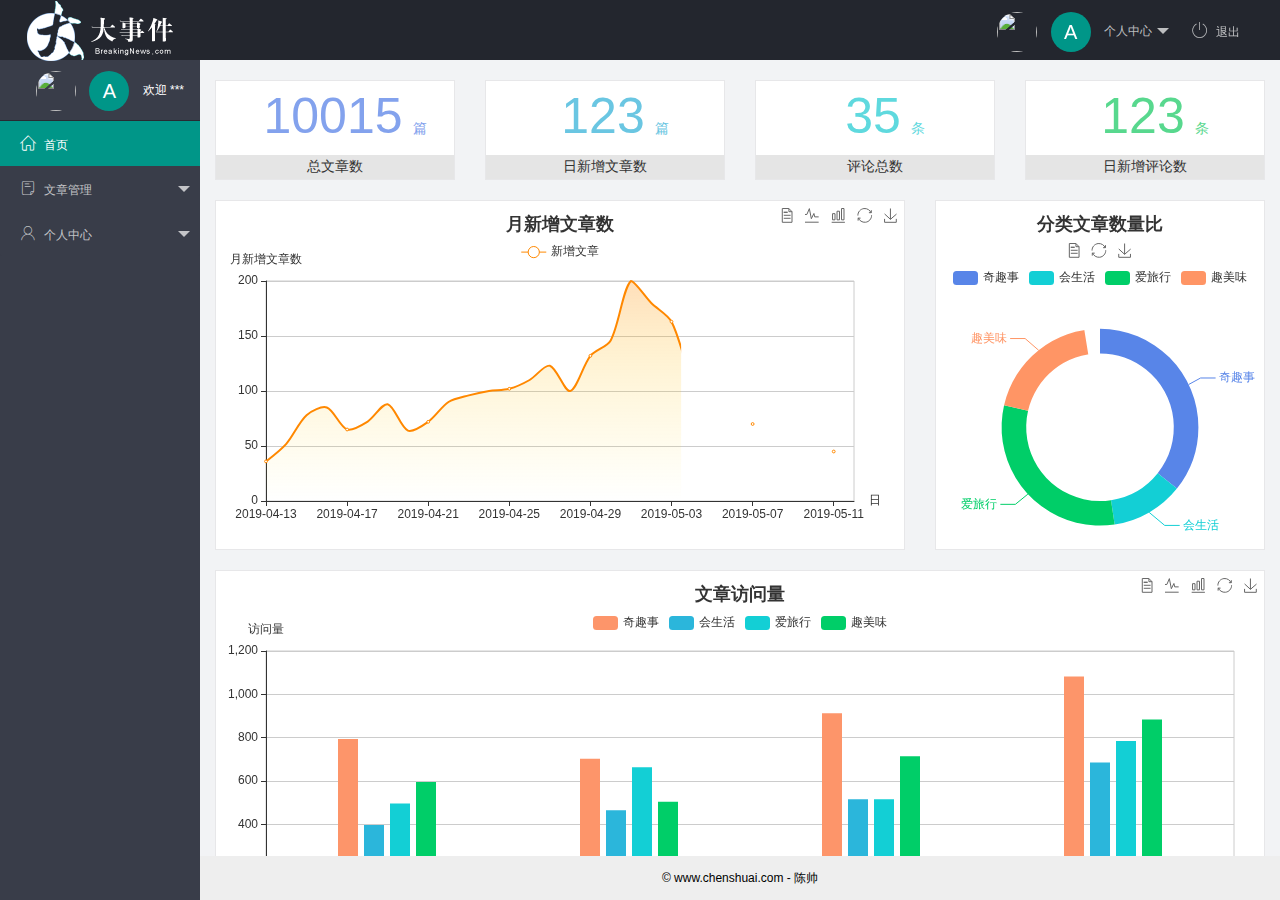
==== commit 7243e781: "完成了用户功能" ====
--- a/index.html
+++ b/index.html
@@ -5,17 +5,17 @@
     <meta name="viewport" content="width=device-width, initial-scale=1.0">
     <title>后台管理系统</title>
         <!-- 导入 layui 的样式表 -->
-        <link rel="stylesheet" href="/assets/lib/layui/css/layui.css" />
+        <link rel="stylesheet" href="assets/lib/layui/css/layui.css" />
         <!-- 导入第三方图标库 -->
-        <link rel="stylesheet" href="/assets/fonts/iconfont.css" />
+        <link rel="stylesheet" href="assets/fonts/iconfont.css" />
         <!-- 导入自己的样式表 -->
-        <link rel="stylesheet" href="/assets/css/index.css" />
+        <link rel="stylesheet" href="assets/css/index.css" />
 </head>
 <body class="layui-layout-body">
     <div class="layui-layout layui-layout-admin">
       <div class="layui-header">
         <div class="layui-logo">
-          <img src="/assets/images/logo.png" alt="" />
+          <img src="assets/images/logo.png" alt="" />
         </div>
         <!-- 头部区域（可配合layui已有的水平导航） -->
         <ul class="layui-nav layui-layout-right">
@@ -26,9 +26,9 @@
               个人中心
             </a>
             <dl class="layui-nav-child">
-              <dd><a href="/user/user_info.html" target="fm">基本资料</a></dd>
-              <dd><a href="/user/user_avatar.html" target="fm">更换头像</a></dd>
-              <dd><a href="/user/user_pwd.html" target="fm">重置密码</a></dd>
+              <dd><a href="user/user_info.html" target="fm">基本资料</a></dd>
+              <dd><a href="user/user_avatar.html" target="fm">更换头像</a></dd>
+              <dd><a href="user/user_pwd.html" target="fm">重置密码</a></dd>
             </dl>
           </li>
           <li class="layui-nav-item">
@@ -47,13 +47,13 @@
           <!-- 左侧导航区域（可配合layui已有的垂直导航） -->
           <ul class="layui-nav layui-nav-tree" lay-shrink="all">
             <li class="layui-nav-item layui-this">
-              <a href="/home/dashboard.html" target="fm"><span class="iconfont icon-home"></span>首页</a>
+              <a href="home/dashboard.html" target="fm"><span class="iconfont icon-home"></span>首页</a>
             </li>
             <li class="layui-nav-item">
               <a class="" href="javascript:;"><span class="iconfont icon-16"></span>文章管理</a>
               <dl class="layui-nav-child">
                 <dd>
-                  <a href="/article/art_cate.html" target="fm"><i class="layui-icon layui-icon-app"></i>文章类别</a>
+                  <a href="article/art_cate.html" target="fm"><i class="layui-icon layui-icon-app"></i>文章类别</a>
                 </dd>
                 <dd>
                   <a href="javascript:;"><i class="layui-icon layui-icon-app"></i>文章列表</a>
@@ -67,13 +67,13 @@
               <a href="javascript:;"><span class="iconfont icon-user"></span>个人中心</a>
               <dl class="layui-nav-child">
                 <dd>
-                  <a href="/user/user_info.html" target="fm"><i class="layui-icon layui-icon-app"></i>基本资料</a>
+                  <a href="user/user_info.html" target="fm"><i class="layui-icon layui-icon-app"></i>基本资料</a>
                 </dd>
                 <dd>
-                  <a href="/user/user_avatar.html" target="fm"><i class="layui-icon layui-icon-app"></i>更换头像</a>
+                  <a href="user/user_avatar.html" target="fm"><i class="layui-icon layui-icon-app"></i>更换头像</a>
                 </dd>
                 <dd>
-                  <a href="/user/user_pwd.html" target="fm"><i class="layui-icon layui-icon-app"></i>重置密码</a>
+                  <a href="user/user_pwd.html" target="fm"><i class="layui-icon layui-icon-app"></i>重置密码</a>
                 </dd>
               </dl>
             </li>
@@ -83,7 +83,7 @@
 
       <div class="layui-body">
         <!-- 内容主体区域 -->
-        <iframe name="fm" src="/home/dashboard.html" frameborder="0"></iframe>
+        <iframe name="fm" src="home/dashboard.html" frameborder="0"></iframe>
       </div>
 
       <div class="layui-footer">
@@ -92,12 +92,12 @@
       </div>
     </div>
     <!-- 导入 layui 的JS文件 -->
-    <script src="/assets/lib/layui/layui.all.js"></script>
+    <script src="assets/lib/layui/layui.all.js"></script>
     <!-- 导入 jQuery -->
-    <script src="/assets/lib/jquery.js"></script>
+    <script src="assets/lib/jquery.js"></script>
     <!-- 导入自己封装的 baseAPI -->
-    <script src="/assets/js/baseAPI.js"></script>
+    <script src="assets/js/baseAPI.js"></script>
     <!-- 导入自己的 js 文件 -->
-    <script src="/assets/js/index.js"></script>
+    <script src="assets/js/index.js"></script>
   </body>
 </html>